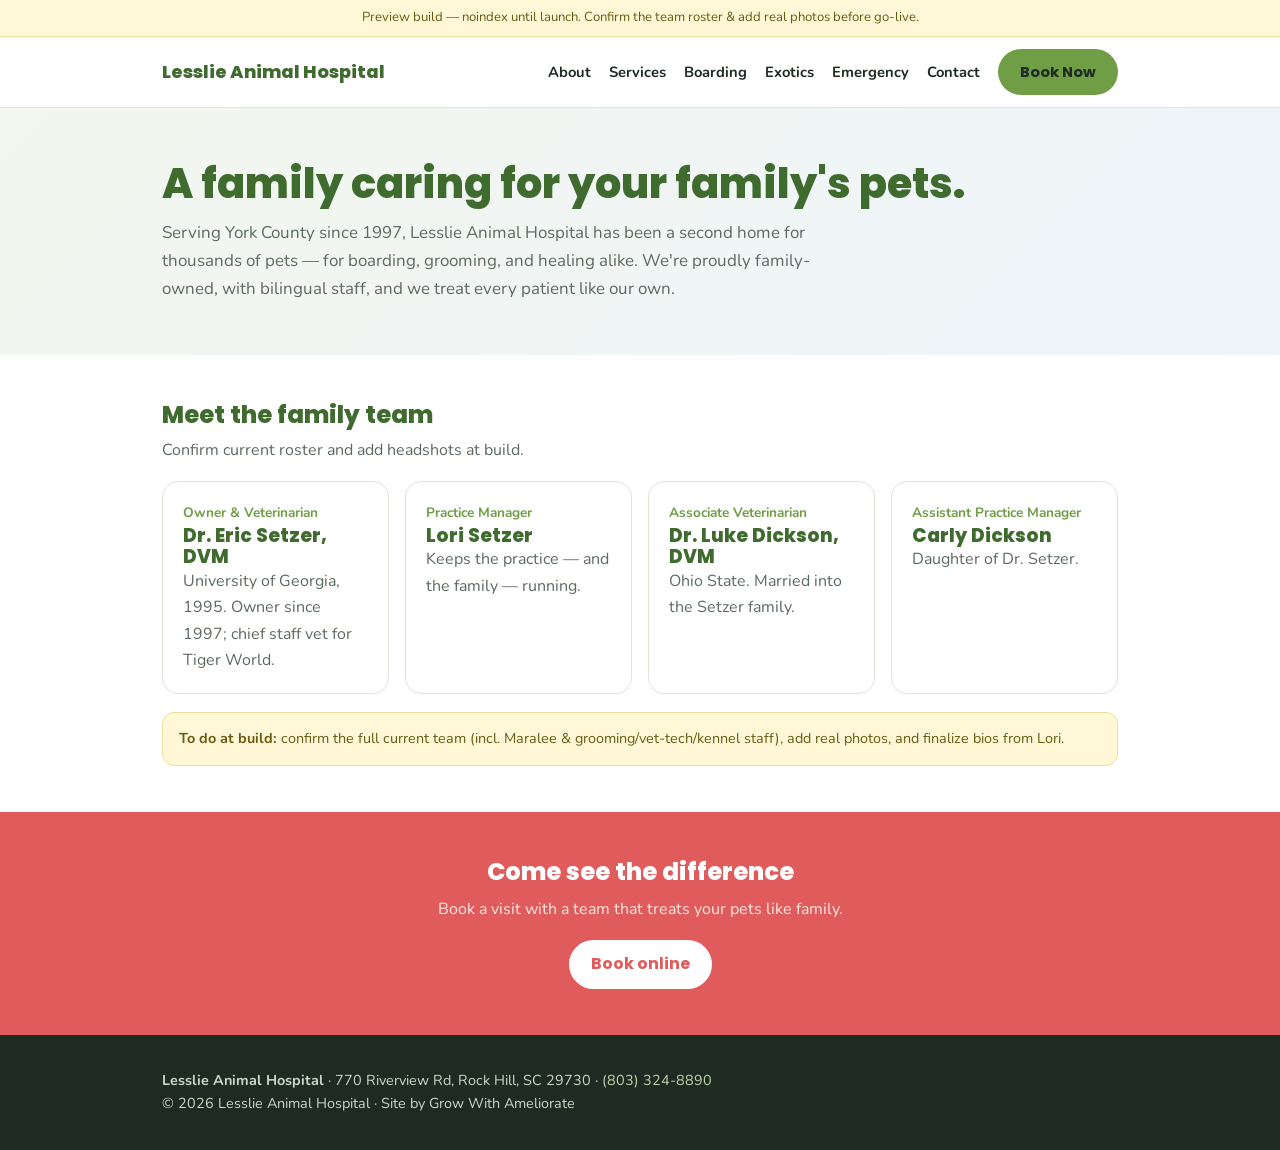
==== about-us/index.html @ 55a4b7be "Migrate all site pages (homepage, 7 sections, mockup) into dedicated repo" ====
<!DOCTYPE html>
<html lang="en">
<head>
<meta charset="UTF-8">
<meta name="viewport" content="width=device-width, initial-scale=1.0">
<meta name="robots" content="noindex, nofollow">
<title>About Us — Lesslie Animal Hospital</title>
<link href="https://fonts.googleapis.com/css2?family=Poppins:wght@600;700;800&family=Nunito:wght@400;600;700&display=swap" rel="stylesheet">
<style>
  :root{--g:#6f9e46;--gd:#3f6b2f;--coral:#e05c5c;--cream:#faf8f4;--ink:#1e2a22;--muted:#5c6b60;--line:#e6e2da}
  *{margin:0;padding:0;box-sizing:border-box}
  body{font-family:'Nunito',system-ui,sans-serif;color:var(--ink);line-height:1.65}
  .wrap{max-width:1000px;margin:0 auto;padding:0 22px}
  a{color:var(--gd)}
  h1,h2,h3{font-family:'Poppins',sans-serif;font-weight:800;color:var(--gd);line-height:1.15}
  header.nav{position:sticky;top:0;background:#fff;border-bottom:1px solid var(--line);z-index:20}
  .nav .wrap{display:flex;align-items:center;justify-content:space-between;min-height:70px;gap:14px;flex-wrap:wrap}
  .brand{font-family:'Poppins';font-weight:800;color:var(--gd);font-size:1.12rem;text-decoration:none}
  nav.links{display:flex;gap:18px;align-items:center;flex-wrap:wrap}
  nav.links a{color:var(--ink);text-decoration:none;font-weight:700;font-size:.92rem}
  .btn{background:var(--g);color:#fff;font-family:'Poppins';font-weight:700;padding:11px 22px;border-radius:999px;text-decoration:none;display:inline-block}
  .btn.coral{background:var(--coral)}
  .phero{background:linear-gradient(135deg,#f3f7ee,#eef4fb);padding:52px 0}
  .phero h1{font-size:clamp(1.8rem,4vw,2.6rem)} .phero p{color:var(--muted);font-size:1.06rem;margin-top:12px;max-width:700px}
  section{padding:46px 0}
  .grid{display:grid;grid-template-columns:repeat(auto-fit,minmax(220px,1fr));gap:16px;margin-top:18px}
  .card{border:1px solid var(--line);border-radius:16px;padding:20px;background:#fff}
  .card .role{color:var(--g);font-weight:700;font-size:.85rem}
  .muted{color:var(--muted)}
  .note{background:#fff7d6;border:1px solid #ecdf9e;color:#6b5a12;border-radius:12px;padding:14px 16px;font-size:.9rem;margin-top:18px}
  .cta-band{background:var(--coral);color:#fff;text-align:center}.cta-band h2{color:#fff}.cta-band p{margin:10px 0 18px;color:#ffe7e3}
  footer{background:var(--ink);color:#cdd8c9} footer .wrap{padding:34px 22px;font-size:.9rem} footer a{color:#bcd6a8;text-decoration:none}
  .devnote{background:#fff7d6;border-bottom:1px solid #ecdf9e;color:#6b5a12;font-size:.82rem;text-align:center;padding:7px 12px}
</style>
</head>
<body>
<div class="devnote">Preview build — noindex until launch. Confirm the team roster &amp; add real photos before go-live.</div>
<header class="nav"><div class="wrap">
  <a class="brand" href="/">Lesslie Animal Hospital</a>
  <nav class="links"><a href="/about-us/">About</a><a href="/services/">Services</a><a href="/boarding/">Boarding</a><a href="/exotics/">Exotics</a><a href="/emergency/">Emergency</a><a href="/contact/">Contact</a><a class="btn" href="/book/">Book Now</a></nav>
</div></header>

<section class="phero"><div class="wrap">
  <h1>A family caring for your family's pets.</h1>
  <p>Serving York County since 1997, Lesslie Animal Hospital has been a second home for thousands of pets — for boarding, grooming, and healing alike. We're proudly family-owned, with bilingual staff, and we treat every patient like our own.</p>
</div></section>

<section><div class="wrap">
  <h2>Meet the family team</h2>
  <p class="muted" style="margin-top:8px">Confirm current roster and add headshots at build.</p>
  <div class="grid">
    <div class="card"><div class="role">Owner &amp; Veterinarian</div><h3>Dr. Eric Setzer, DVM</h3><p class="muted">University of Georgia, 1995. Owner since 1997; chief staff vet for Tiger World.</p></div>
    <div class="card"><div class="role">Practice Manager</div><h3>Lori Setzer</h3><p class="muted">Keeps the practice — and the family — running.</p></div>
    <div class="card"><div class="role">Associate Veterinarian</div><h3>Dr. Luke Dickson, DVM</h3><p class="muted">Ohio State. Married into the Setzer family.</p></div>
    <div class="card"><div class="role">Assistant Practice Manager</div><h3>Carly Dickson</h3><p class="muted">Daughter of Dr. Setzer.</p></div>
  </div>
  <div class="note"><b>To do at build:</b> confirm the full current team (incl. Maralee &amp; grooming/vet-tech/kennel staff), add real photos, and finalize bios from Lori.</div>
</div></section>

<section class="cta-band"><div class="wrap"><h2>Come see the difference</h2><p>Book a visit with a team that treats your pets like family.</p><a class="btn" href="/book/" style="background:#fff;color:var(--coral)">Book online</a></div></section>

<footer><div class="wrap"><b>Lesslie Animal Hospital</b> · 770 Riverview Rd, Rock Hill, SC 29730 · <a href="tel:18033248890">(803) 324-8890</a><br>© 2026 Lesslie Animal Hospital · Site by Grow With Ameliorate</div></footer>
</body>
</html>
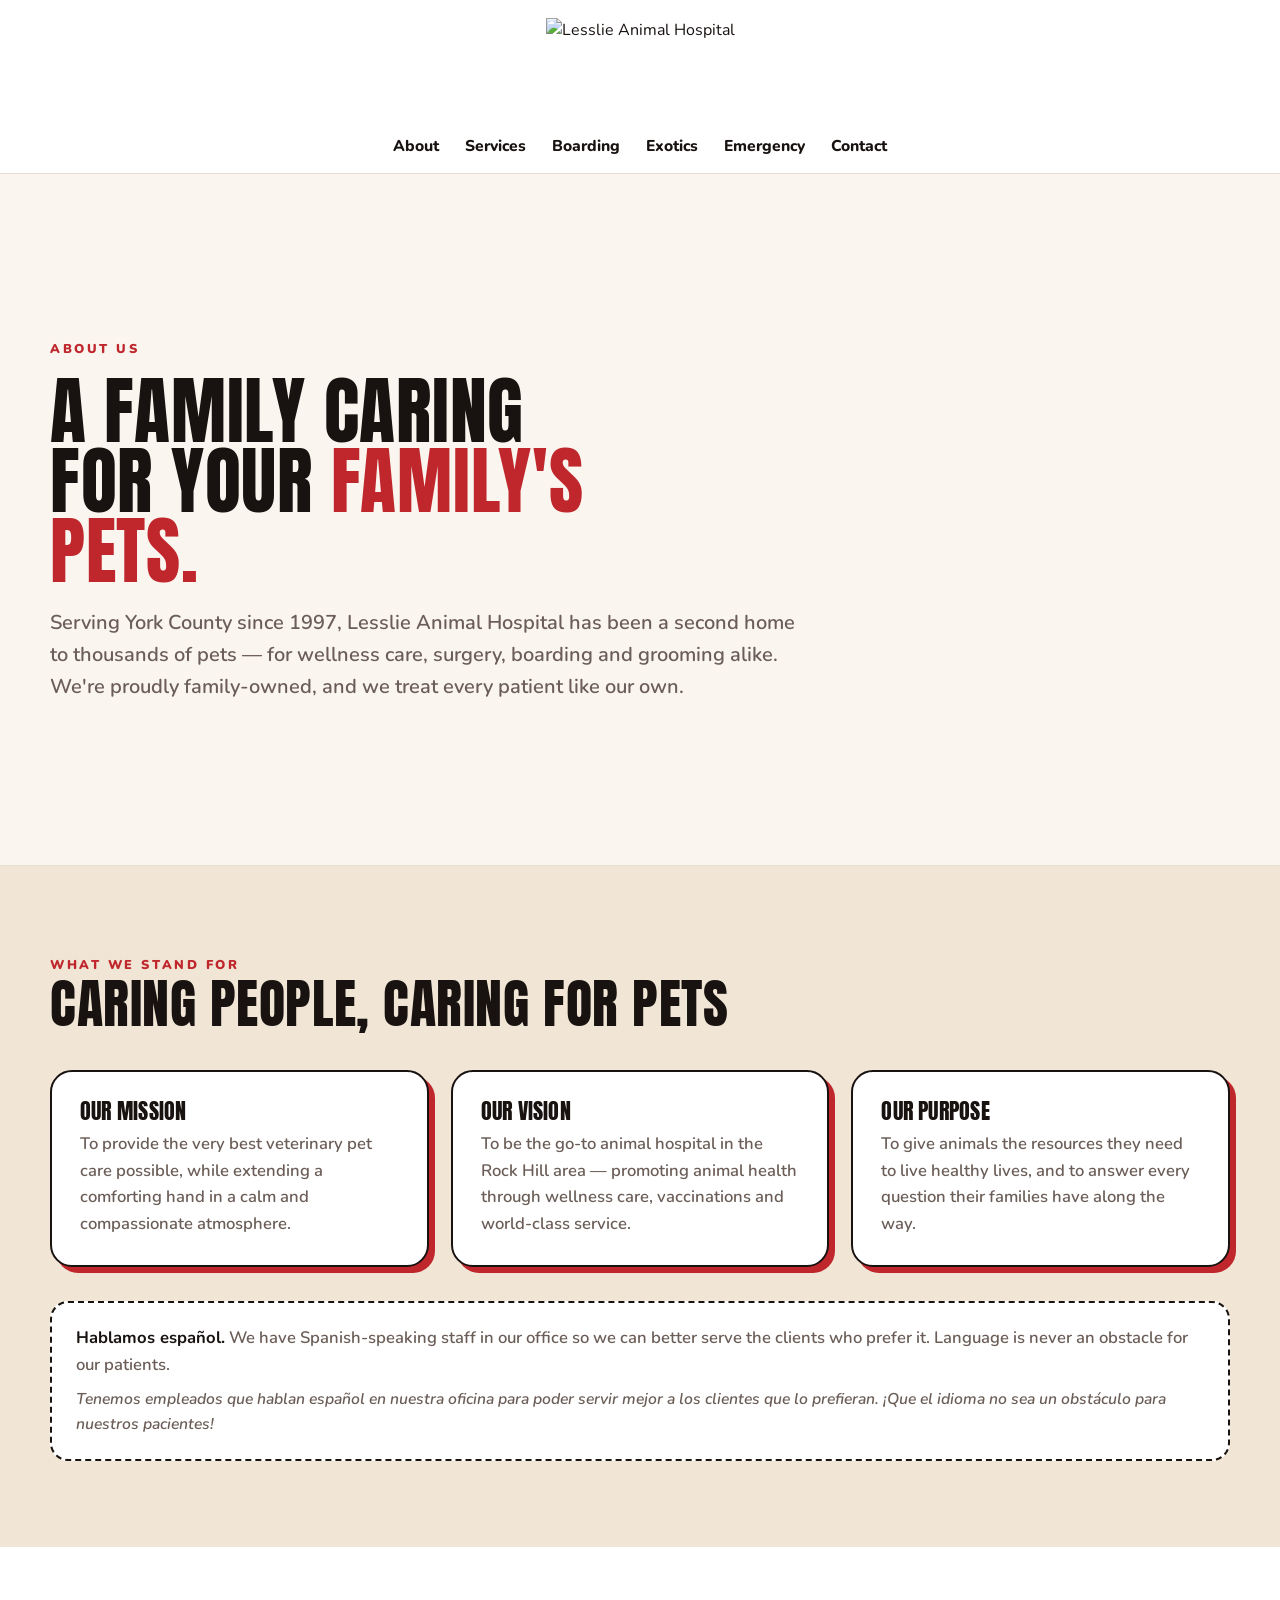
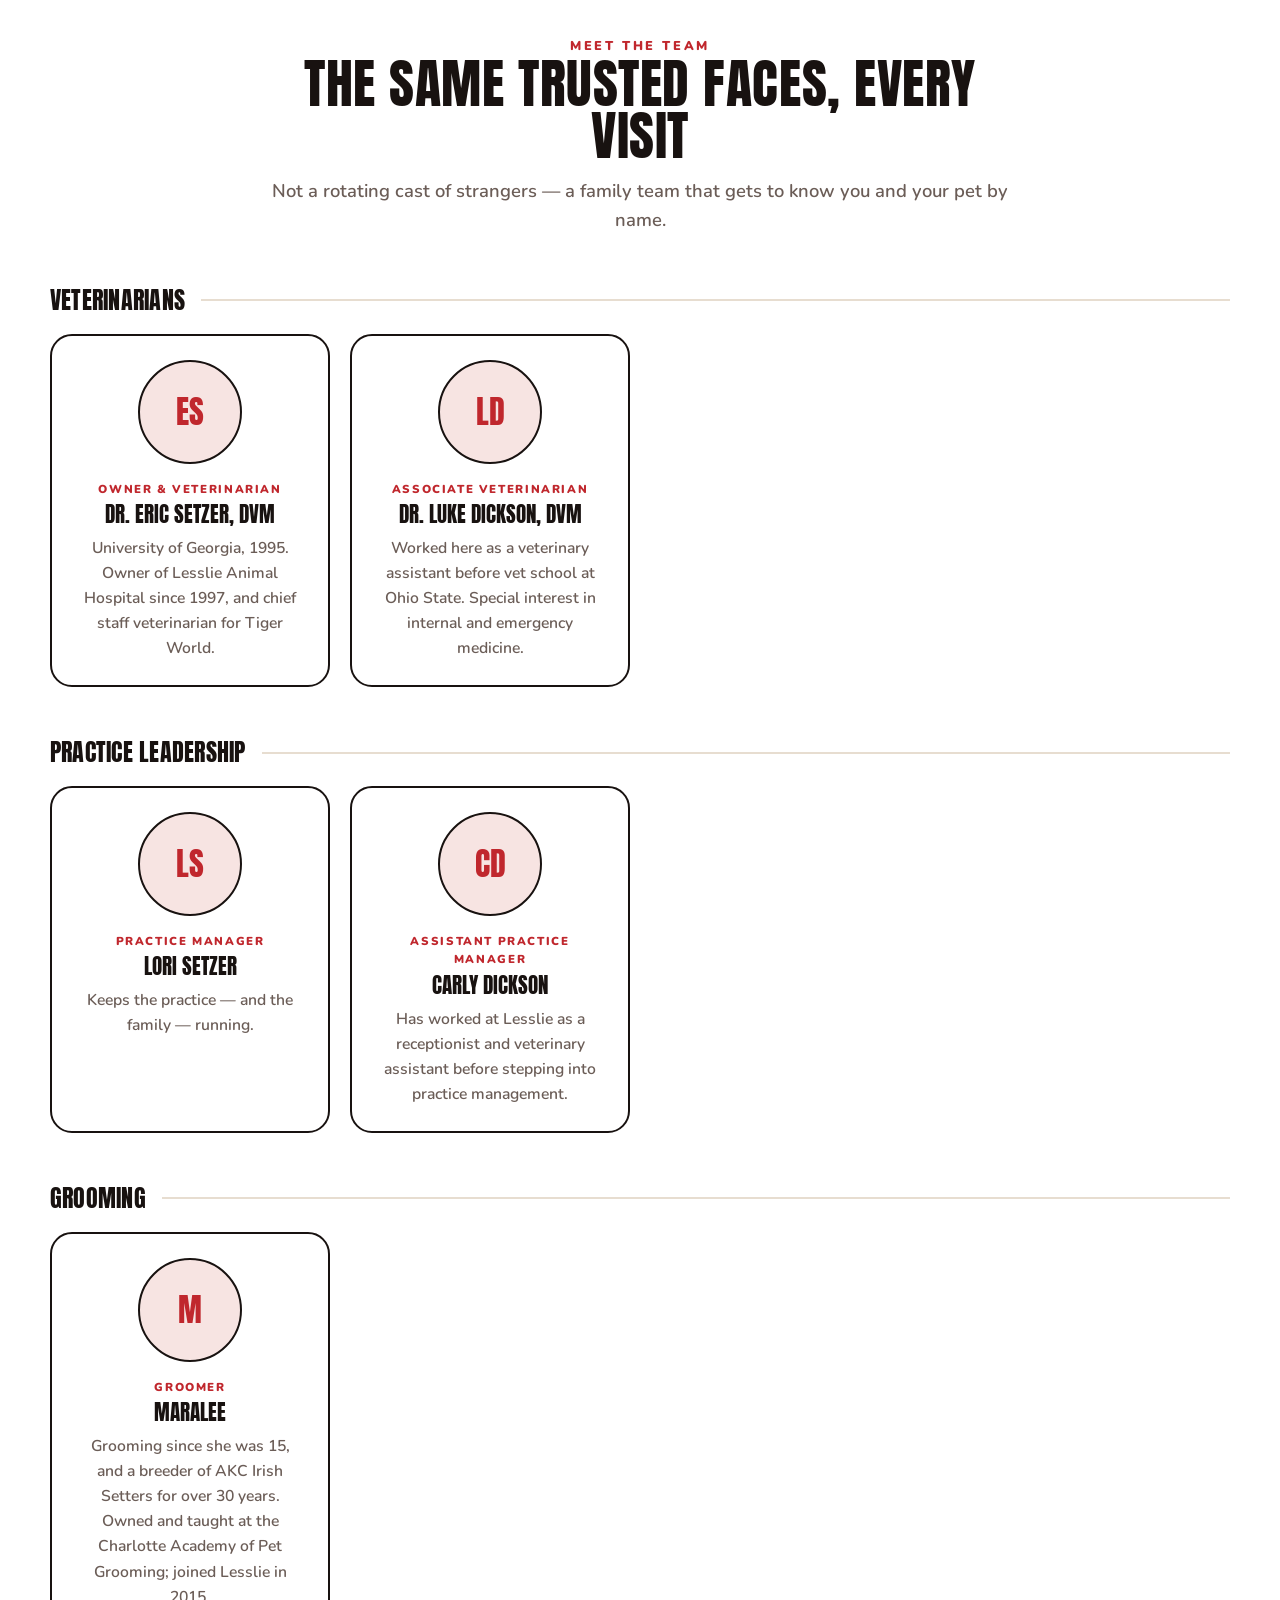
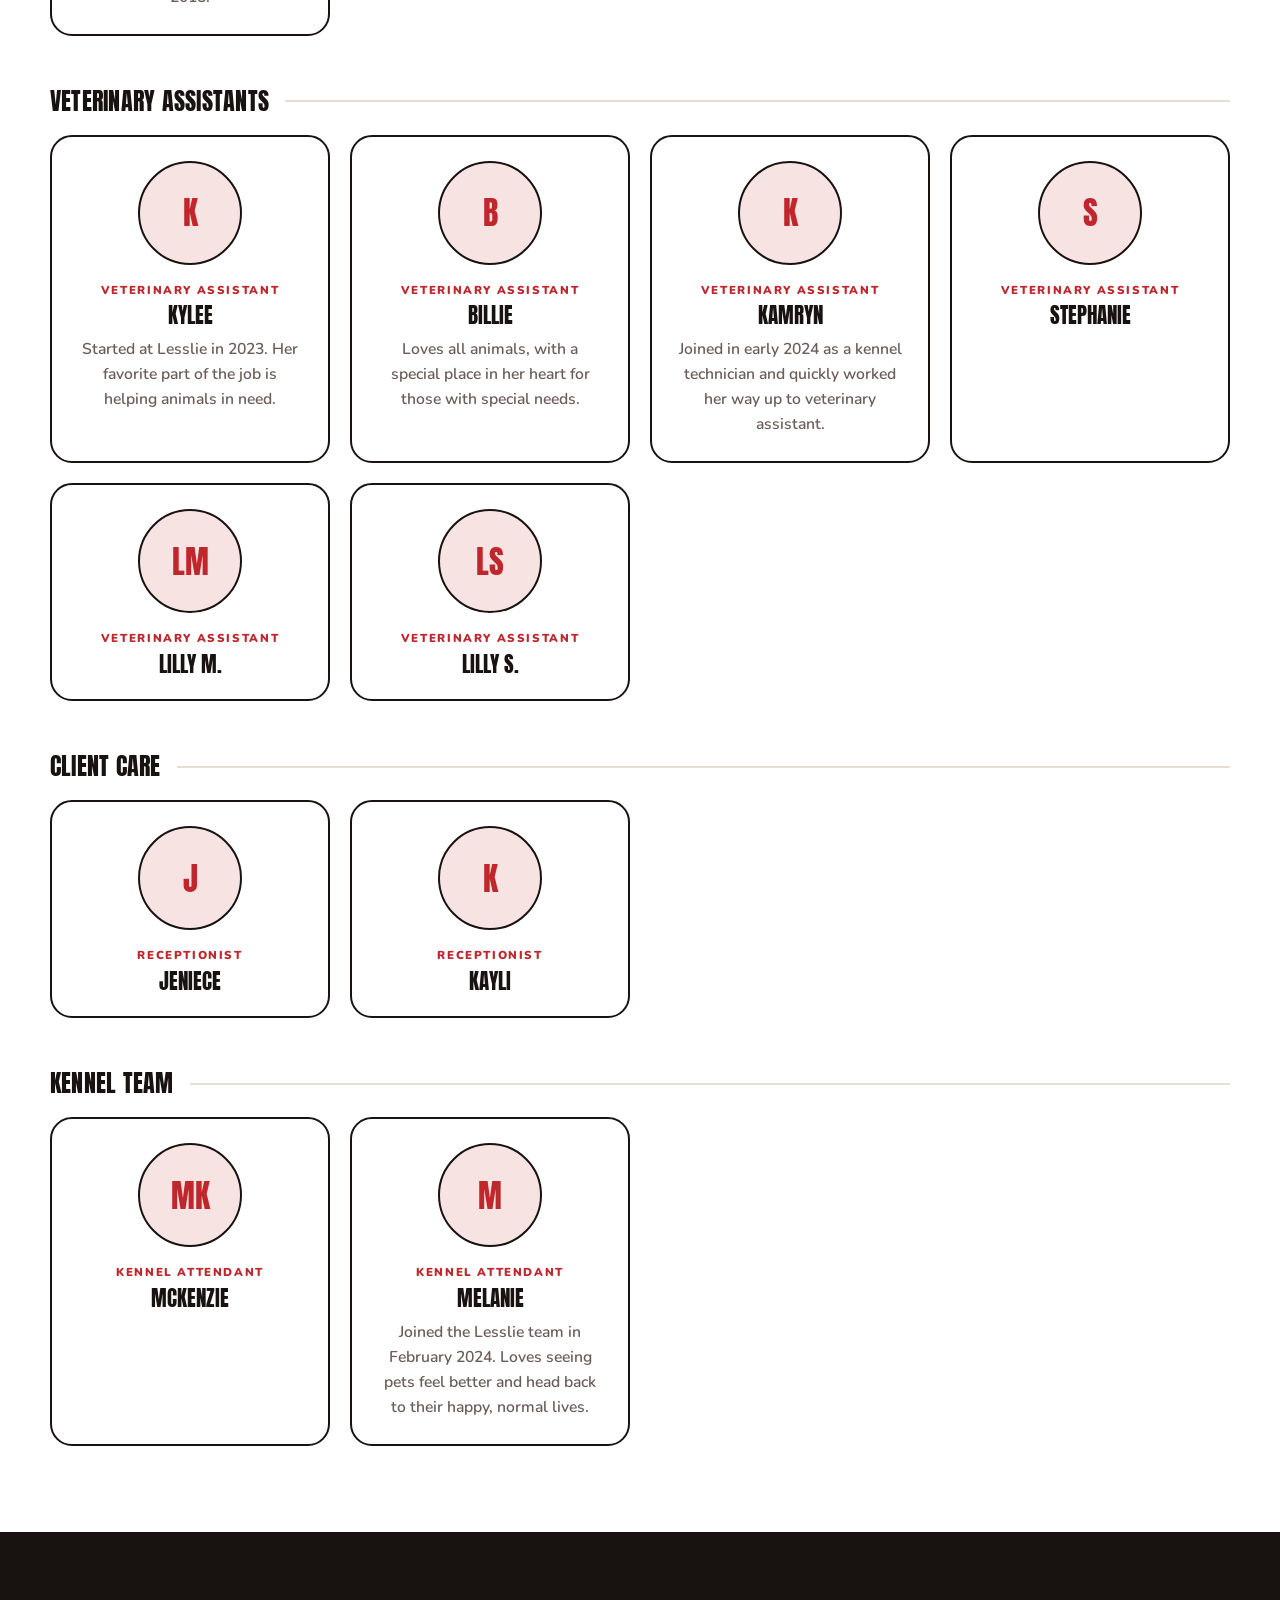
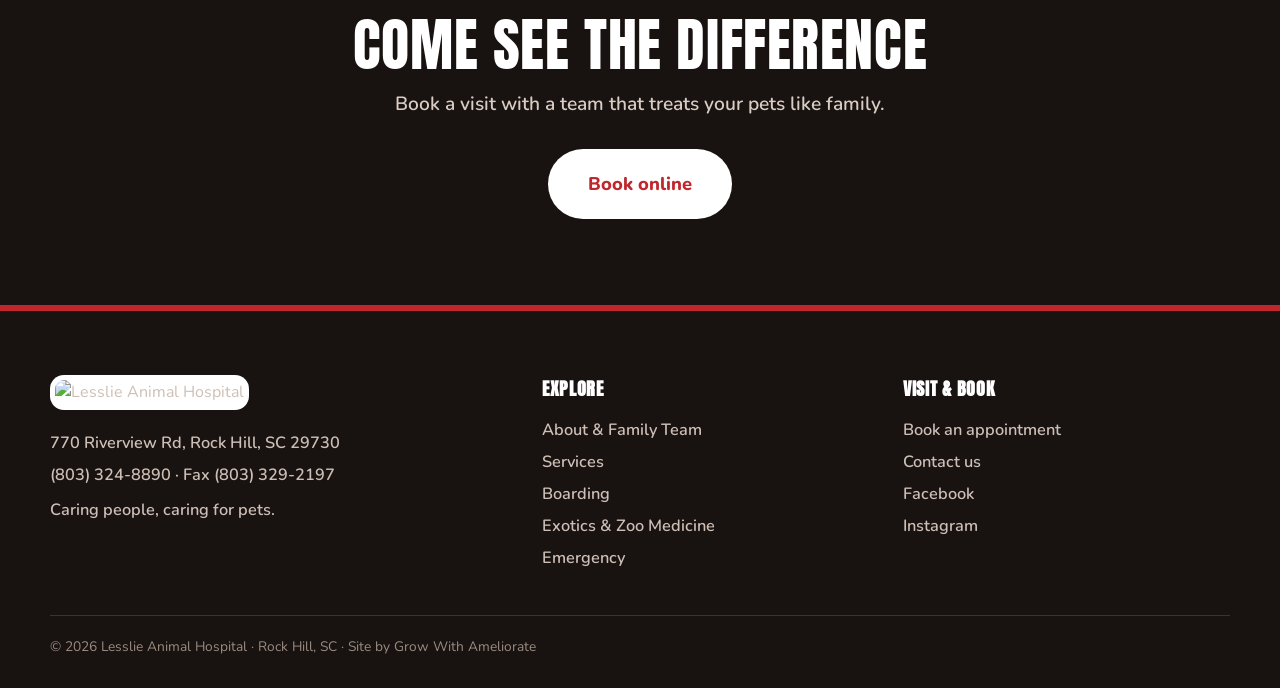
==== commit 710c05e8: "Rebuild About page on the v2 design with the full confirmed team - Brings /about-us/ onto the homepa" ====
--- a/about-us/index.html
+++ b/about-us/index.html
@@ -3,62 +3,316 @@
 <head>
 <meta charset="UTF-8">
 <meta name="viewport" content="width=device-width, initial-scale=1.0">
+<!-- REMOVE THIS noindex TAG AT GO-LIVE -->
 <meta name="robots" content="noindex, nofollow">
-<title>About Us — Lesslie Animal Hospital</title>
-<link href="https://fonts.googleapis.com/css2?family=Poppins:wght@600;700;800&family=Nunito:wght@400;600;700&display=swap" rel="stylesheet">
+<title>About Us — Lesslie Animal Hospital, Rock Hill SC</title>
+<meta name="description" content="Meet the family team at Lesslie Animal Hospital in Rock Hill, SC. Family-owned since 1997 by Dr. Eric Setzer, with bilingual staff and the same trusted faces every visit.">
+<link rel="canonical" href="https://lesslie-animal-hospital.netlify.app/about-us/">
+<link rel="preconnect" href="https://fonts.googleapis.com">
+<link rel="preconnect" href="https://fonts.gstatic.com" crossorigin>
+<link href="https://fonts.googleapis.com/css2?family=Anton&family=Nunito:wght@400;600;700;800;900&display=swap" rel="stylesheet">
 <style>
-  :root{--g:#6f9e46;--gd:#3f6b2f;--coral:#e05c5c;--cream:#faf8f4;--ink:#1e2a22;--muted:#5c6b60;--line:#e6e2da}
+  :root{
+    --red:#c0272d; --red-dk:#9e1f24; --ink:#181210; --muted:#6b5d57;
+    --cream:#faf5ee; --sand:#f1e6d6; --rose:#f7e4e2; --line:#e7ddd0; --white:#fff;
+  }
   *{margin:0;padding:0;box-sizing:border-box}
-  body{font-family:'Nunito',system-ui,sans-serif;color:var(--ink);line-height:1.65}
-  .wrap{max-width:1000px;margin:0 auto;padding:0 22px}
-  a{color:var(--gd)}
-  h1,h2,h3{font-family:'Poppins',sans-serif;font-weight:800;color:var(--gd);line-height:1.15}
-  header.nav{position:sticky;top:0;background:#fff;border-bottom:1px solid var(--line);z-index:20}
-  .nav .wrap{display:flex;align-items:center;justify-content:space-between;min-height:70px;gap:14px;flex-wrap:wrap}
-  .brand{font-family:'Poppins';font-weight:800;color:var(--gd);font-size:1.12rem;text-decoration:none}
-  nav.links{display:flex;gap:18px;align-items:center;flex-wrap:wrap}
-  nav.links a{color:var(--ink);text-decoration:none;font-weight:700;font-size:.92rem}
-  .btn{background:var(--g);color:#fff;font-family:'Poppins';font-weight:700;padding:11px 22px;border-radius:999px;text-decoration:none;display:inline-block}
-  .btn.coral{background:var(--coral)}
-  .phero{background:linear-gradient(135deg,#f3f7ee,#eef4fb);padding:52px 0}
-  .phero h1{font-size:clamp(1.8rem,4vw,2.6rem)} .phero p{color:var(--muted);font-size:1.06rem;margin-top:12px;max-width:700px}
-  section{padding:46px 0}
-  .grid{display:grid;grid-template-columns:repeat(auto-fit,minmax(220px,1fr));gap:16px;margin-top:18px}
-  .card{border:1px solid var(--line);border-radius:16px;padding:20px;background:#fff}
-  .card .role{color:var(--g);font-weight:700;font-size:.85rem}
-  .muted{color:var(--muted)}
-  .note{background:#fff7d6;border:1px solid #ecdf9e;color:#6b5a12;border-radius:12px;padding:14px 16px;font-size:.9rem;margin-top:18px}
-  .cta-band{background:var(--coral);color:#fff;text-align:center}.cta-band h2{color:#fff}.cta-band p{margin:10px 0 18px;color:#ffe7e3}
-  footer{background:var(--ink);color:#cdd8c9} footer .wrap{padding:34px 22px;font-size:.9rem} footer a{color:#bcd6a8;text-decoration:none}
-  .devnote{background:#fff7d6;border-bottom:1px solid #ecdf9e;color:#6b5a12;font-size:.82rem;text-align:center;padding:7px 12px}
+  body{font-family:'Nunito',system-ui,sans-serif;color:var(--ink);background:var(--white);line-height:1.6;-webkit-font-smoothing:antialiased}
+  a{color:inherit;text-decoration:none}
+  .wrap{max-width:1240px;margin:0 auto;padding:0 30px}
+  h1,h2,h3{font-family:'Anton',sans-serif;font-weight:400;letter-spacing:.01em;line-height:.95;text-transform:uppercase}
+  .eyebrow{font-family:'Nunito';font-weight:900;text-transform:uppercase;letter-spacing:.2em;font-size:.8rem;color:var(--red)}
+  .btn{display:inline-flex;align-items:center;gap:9px;font-family:'Nunito';font-weight:800;font-size:1.05rem;padding:16px 30px;border-radius:999px;border:2px solid transparent;transition:transform .12s, background .15s}
+  .btn:hover{transform:translateY(-2px)}
+  .btn.red{background:var(--red);color:#fff}.btn.red:hover{background:var(--red-dk)}
+  .btn.white{background:#fff;color:var(--red)}
+  .btn.lg{font-size:1.15rem;padding:18px 38px}
+
+  /* NAV */
+  header.nav{position:sticky;top:0;z-index:40;background:rgba(255,255,255,.94);backdrop-filter:blur(8px);border-bottom:1px solid var(--line)}
+  .nav .wrap{display:flex;flex-direction:column;align-items:center;justify-content:center;gap:12px;padding-top:18px;padding-bottom:14px}
+  .brand{display:flex;align-items:center;justify-content:center}
+  .brand img{height:104px;width:auto}
+  @media(max-width:600px){.brand img{height:78px}}
+  nav.links{display:flex;gap:26px;align-items:center;justify-content:center;flex-wrap:wrap}
+  nav.links a{font-weight:800;font-size:.98rem}
+  nav.links a:hover{color:var(--red)}
+  @media(max-width:980px){nav.links{display:none}}
+
+  /* PAGE HERO */
+  .phero{background:var(--cream);border-bottom:1px solid var(--line)}
+  .phero .wrap{padding:76px 30px}
+  .phero h1{font-size:clamp(2.6rem,6vw,4.6rem);margin-top:14px;max-width:16ch}
+  .phero h1 .rd{color:var(--red)}
+  .phero p{color:var(--muted);font-size:1.25rem;font-weight:600;margin-top:22px;max-width:760px}
+
+  section{padding:86px 0}
+  .sec-head{max-width:760px}
+  .sec-head h2{font-size:clamp(2.2rem,4.6vw,3.4rem)}
+  .sec-head p{color:var(--muted);margin-top:14px;font-size:1.15rem;font-weight:600}
+  .center{text-align:center;margin-left:auto;margin-right:auto}
+
+  /* VALUES */
+  .values{background:var(--sand)}
+  .vgrid{display:grid;grid-template-columns:repeat(3,1fr);gap:22px;margin-top:40px}
+  @media(max-width:860px){.vgrid{grid-template-columns:1fr}}
+  .vcard{background:#fff;border:2px solid var(--ink);border-radius:22px;padding:28px;box-shadow:6px 6px 0 var(--red)}
+  .vcard h3{font-size:1.4rem;margin-bottom:10px}
+  .vcard p{color:var(--muted);font-weight:600;font-size:1.04rem}
+  .bilingual{margin-top:34px;background:#fff;border:2px dashed var(--ink);border-radius:18px;padding:22px 24px;font-weight:600;color:var(--muted);font-size:1.04rem}
+  .bilingual b{color:var(--ink)}
+  .bilingual .es{display:block;margin-top:8px;font-style:italic;font-size:.98rem}
+
+  /* TEAM */
+  .tgroup{margin-top:54px}
+  .tgroup > .ghead{display:flex;align-items:center;gap:16px;margin-bottom:22px}
+  .tgroup > .ghead h3{font-size:1.5rem;white-space:nowrap}
+  .tgroup > .ghead .rule{flex:1;height:2px;background:var(--line)}
+  .tgrid{display:grid;grid-template-columns:repeat(4,1fr);gap:20px}
+  @media(max-width:1000px){.tgrid{grid-template-columns:repeat(2,1fr)}}
+  @media(max-width:560px){.tgrid{grid-template-columns:1fr}}
+  .person{border:2px solid var(--ink);border-radius:22px;background:#fff;padding:24px;display:flex;flex-direction:column;align-items:center;text-align:center;transition:transform .12s, box-shadow .12s}
+  .person:hover{transform:translateY(-4px);box-shadow:8px 10px 0 var(--ink)}
+  .avatar{width:104px;height:104px;border-radius:50%;border:2px solid var(--ink);background:var(--rose);display:flex;align-items:center;justify-content:center;font-family:'Anton';font-size:2rem;color:var(--red);overflow:hidden;flex:0 0 auto}
+  .avatar img{width:100%;height:100%;object-fit:cover}
+  .person .role{margin-top:16px;font-weight:900;font-size:.72rem;letter-spacing:.14em;text-transform:uppercase;color:var(--red)}
+  .person h4{font-family:'Anton';font-weight:400;text-transform:uppercase;font-size:1.3rem;margin-top:6px;line-height:1.05}
+  .person p{color:var(--muted);font-weight:600;font-size:.98rem;margin-top:10px}
+
+  /* CTA BAND */
+  .band{background:var(--ink);color:#fff;text-align:center}
+  .band h2{font-size:clamp(2.2rem,5vw,3.6rem);color:#fff}
+  .band p{color:#d9ccc2;margin:16px 0 30px;font-weight:600;font-size:1.2rem}
+
+  /* FOOTER */
+  footer{background:var(--ink);color:#cdbfb5;padding:64px 0 30px;border-top:6px solid var(--red)}
+  footer .cols{display:grid;grid-template-columns:1.4fr 1fr 1fr;gap:34px}
+  @media(max-width:720px){footer .cols{grid-template-columns:1fr}}
+  footer img{height:72px;margin-bottom:14px;background:#fff;border-radius:14px;padding:5px}
+  footer h4{font-family:'Anton';color:#fff;font-size:1.1rem;text-transform:uppercase;letter-spacing:.04em;margin-bottom:14px}
+  footer a:hover{color:#fff}
+  footer .frow{margin:6px 0;font-weight:600;font-size:1.02rem}
+  .foot-bottom{border-top:1px solid rgba(255,255,255,.14);margin-top:38px;padding-top:20px;font-size:.86rem;color:#9a8b81}
 </style>
 </head>
 <body>
-<div class="devnote">Preview build — noindex until launch. Confirm the team roster &amp; add real photos before go-live.</div>
-<header class="nav"><div class="wrap">
-  <a class="brand" href="/">Lesslie Animal Hospital</a>
-  <nav class="links"><a href="/about-us/">About</a><a href="/services/">Services</a><a href="/boarding/">Boarding</a><a href="/exotics/">Exotics</a><a href="/emergency/">Emergency</a><a href="/contact/">Contact</a><a class="btn" href="/book/">Book Now</a></nav>
-</div></header>
-
-<section class="phero"><div class="wrap">
-  <h1>A family caring for your family's pets.</h1>
-  <p>Serving York County since 1997, Lesslie Animal Hospital has been a second home for thousands of pets — for boarding, grooming, and healing alike. We're proudly family-owned, with bilingual staff, and we treat every patient like our own.</p>
-</div></section>
-
-<section><div class="wrap">
-  <h2>Meet the family team</h2>
-  <p class="muted" style="margin-top:8px">Confirm current roster and add headshots at build.</p>
-  <div class="grid">
-    <div class="card"><div class="role">Owner &amp; Veterinarian</div><h3>Dr. Eric Setzer, DVM</h3><p class="muted">University of Georgia, 1995. Owner since 1997; chief staff vet for Tiger World.</p></div>
-    <div class="card"><div class="role">Practice Manager</div><h3>Lori Setzer</h3><p class="muted">Keeps the practice — and the family — running.</p></div>
-    <div class="card"><div class="role">Associate Veterinarian</div><h3>Dr. Luke Dickson, DVM</h3><p class="muted">Ohio State. Married into the Setzer family.</p></div>
-    <div class="card"><div class="role">Assistant Practice Manager</div><h3>Carly Dickson</h3><p class="muted">Daughter of Dr. Setzer.</p></div>
-  </div>
-  <div class="note"><b>To do at build:</b> confirm the full current team (incl. Maralee &amp; grooming/vet-tech/kennel staff), add real photos, and finalize bios from Lori.</div>
-</div></section>
-
-<section class="cta-band"><div class="wrap"><h2>Come see the difference</h2><p>Book a visit with a team that treats your pets like family.</p><a class="btn" href="/book/" style="background:#fff;color:var(--coral)">Book online</a></div></section>
-
-<footer><div class="wrap"><b>Lesslie Animal Hospital</b> · 770 Riverview Rd, Rock Hill, SC 29730 · <a href="tel:18033248890">(803) 324-8890</a><br>© 2026 Lesslie Animal Hospital · Site by Grow With Ameliorate</div></footer>
+
+<!-- NAV -->
+<header class="nav">
+  <div class="wrap">
+    <a class="brand" href="/"><img src="https://storage.googleapis.com/lesslie-animal-hospital/Lesslie_Animal_Hospital.png" alt="Lesslie Animal Hospital"></a>
+    <nav class="links">
+      <a href="/about-us/">About</a><a href="/services/">Services</a><a href="/boarding/">Boarding</a><a href="/exotics/">Exotics</a><a href="/emergency/">Emergency</a><a href="/contact/">Contact</a>
+    </nav>
+  </div>
+</header>
+
+<!-- PAGE HERO -->
+<section class="phero">
+  <div class="wrap">
+    <span class="eyebrow">About us</span>
+    <h1>A family caring for your <span class="rd">family's pets.</span></h1>
+    <p>Serving York County since 1997, Lesslie Animal Hospital has been a second home to thousands of pets — for wellness care, surgery, boarding and grooming alike. We're proudly family-owned, and we treat every patient like our own.</p>
+  </div>
+</section>
+
+<!-- VALUES -->
+<section class="values">
+  <div class="wrap">
+    <div class="sec-head">
+      <span class="eyebrow">What we stand for</span>
+      <h2>Caring people, caring for pets</h2>
+    </div>
+    <div class="vgrid">
+      <div class="vcard">
+        <h3>Our mission</h3>
+        <p>To provide the very best veterinary pet care possible, while extending a comforting hand in a calm and compassionate atmosphere.</p>
+      </div>
+      <div class="vcard">
+        <h3>Our vision</h3>
+        <p>To be the go-to animal hospital in the Rock Hill area — promoting animal health through wellness care, vaccinations and world-class service.</p>
+      </div>
+      <div class="vcard">
+        <h3>Our purpose</h3>
+        <p>To give animals the resources they need to live healthy lives, and to answer every question their families have along the way.</p>
+      </div>
+    </div>
+    <div class="bilingual">
+      <b>Hablamos español.</b> We have Spanish-speaking staff in our office so we can better serve the clients who prefer it. Language is never an obstacle for our patients.
+      <span class="es">Tenemos empleados que hablan español en nuestra oficina para poder servir mejor a los clientes que lo prefieran. ¡Que el idioma no sea un obstáculo para nuestros pacientes!</span>
+    </div>
+  </div>
+</section>
+
+<!-- TEAM -->
+<section>
+  <div class="wrap">
+    <div class="sec-head center">
+      <span class="eyebrow">Meet the team</span>
+      <h2>The same trusted faces, every visit</h2>
+      <p>Not a rotating cast of strangers — a family team that gets to know you and your pet by name.</p>
+    </div>
+
+    <div class="tgroup">
+      <div class="ghead"><h3>Veterinarians</h3><span class="rule"></span></div>
+      <div class="tgrid">
+        <div class="person">
+          <div class="avatar">ES</div>
+          <div class="role">Owner &amp; Veterinarian</div>
+          <h4>Dr. Eric Setzer, DVM</h4>
+          <p>University of Georgia, 1995. Owner of Lesslie Animal Hospital since 1997, and chief staff veterinarian for Tiger World.</p>
+        </div>
+        <div class="person">
+          <div class="avatar">LD</div>
+          <div class="role">Associate Veterinarian</div>
+          <h4>Dr. Luke Dickson, DVM</h4>
+          <p>Worked here as a veterinary assistant before vet school at Ohio State. Special interest in internal and emergency medicine.</p>
+        </div>
+      </div>
+    </div>
+
+    <div class="tgroup">
+      <div class="ghead"><h3>Practice Leadership</h3><span class="rule"></span></div>
+      <div class="tgrid">
+        <div class="person">
+          <div class="avatar">LS</div>
+          <div class="role">Practice Manager</div>
+          <h4>Lori Setzer</h4>
+          <p>Keeps the practice — and the family — running.</p>
+        </div>
+        <div class="person">
+          <div class="avatar">CD</div>
+          <div class="role">Assistant Practice Manager</div>
+          <h4>Carly Dickson</h4>
+          <p>Has worked at Lesslie as a receptionist and veterinary assistant before stepping into practice management.</p>
+        </div>
+      </div>
+    </div>
+
+    <div class="tgroup">
+      <div class="ghead"><h3>Grooming</h3><span class="rule"></span></div>
+      <div class="tgrid">
+        <div class="person">
+          <div class="avatar">M</div>
+          <div class="role">Groomer</div>
+          <h4>Maralee</h4>
+          <p>Grooming since she was 15, and a breeder of AKC Irish Setters for over 30 years. Owned and taught at the Charlotte Academy of Pet Grooming; joined Lesslie in 2015.</p>
+        </div>
+      </div>
+    </div>
+
+    <div class="tgroup">
+      <div class="ghead"><h3>Veterinary Assistants</h3><span class="rule"></span></div>
+      <div class="tgrid">
+        <div class="person">
+          <div class="avatar">K</div>
+          <div class="role">Veterinary Assistant</div>
+          <h4>Kylee</h4>
+          <p>Started at Lesslie in 2023. Her favorite part of the job is helping animals in need.</p>
+        </div>
+        <div class="person">
+          <div class="avatar">B</div>
+          <div class="role">Veterinary Assistant</div>
+          <h4>Billie</h4>
+          <p>Loves all animals, with a special place in her heart for those with special needs.</p>
+        </div>
+        <div class="person">
+          <div class="avatar">K</div>
+          <div class="role">Veterinary Assistant</div>
+          <h4>Kamryn</h4>
+          <p>Joined in early 2024 as a kennel technician and quickly worked her way up to veterinary assistant.</p>
+        </div>
+        <div class="person">
+          <div class="avatar">S</div>
+          <div class="role">Veterinary Assistant</div>
+          <h4>Stephanie</h4>
+        </div>
+        <div class="person">
+          <div class="avatar">LM</div>
+          <div class="role">Veterinary Assistant</div>
+          <h4>Lilly M.</h4>
+        </div>
+        <div class="person">
+          <div class="avatar">LS</div>
+          <div class="role">Veterinary Assistant</div>
+          <h4>Lilly S.</h4>
+        </div>
+      </div>
+    </div>
+
+    <div class="tgroup">
+      <div class="ghead"><h3>Client Care</h3><span class="rule"></span></div>
+      <div class="tgrid">
+        <div class="person">
+          <div class="avatar">J</div>
+          <div class="role">Receptionist</div>
+          <h4>Jeniece</h4>
+        </div>
+        <div class="person">
+          <div class="avatar">K</div>
+          <div class="role">Receptionist</div>
+          <h4>Kayli</h4>
+        </div>
+      </div>
+    </div>
+
+    <div class="tgroup">
+      <div class="ghead"><h3>Kennel Team</h3><span class="rule"></span></div>
+      <div class="tgrid">
+        <div class="person">
+          <div class="avatar">MK</div>
+          <div class="role">Kennel Attendant</div>
+          <h4>McKenzie</h4>
+        </div>
+        <div class="person">
+          <div class="avatar">M</div>
+          <div class="role">Kennel Attendant</div>
+          <h4>Melanie</h4>
+          <p>Joined the Lesslie team in February 2024. Loves seeing pets feel better and head back to their happy, normal lives.</p>
+        </div>
+      </div>
+    </div>
+  </div>
+</section>
+
+<!-- CTA BAND -->
+<section class="band">
+  <div class="wrap">
+    <h2>Come see the difference</h2>
+    <p>Book a visit with a team that treats your pets like family.</p>
+    <a class="btn white lg" href="/book/">Book online</a>
+  </div>
+</section>
+
+<!-- FOOTER -->
+<footer>
+  <div class="wrap">
+    <div class="cols">
+      <div>
+        <img src="https://storage.googleapis.com/lesslie-animal-hospital/Lesslie_Animal_Hospital.png" alt="Lesslie Animal Hospital">
+        <div class="frow">770 Riverview Rd, Rock Hill, SC 29730</div>
+        <div class="frow"><a href="tel:18033248890">(803) 324-8890</a> · Fax (803) 329-2197</div>
+        <div class="frow" style="margin-top:8px">Caring people, caring for pets.</div>
+      </div>
+      <div>
+        <h4>Explore</h4>
+        <div class="frow"><a href="/about-us/">About &amp; Family Team</a></div>
+        <div class="frow"><a href="/services/">Services</a></div>
+        <div class="frow"><a href="/boarding/">Boarding</a></div>
+        <div class="frow"><a href="/exotics/">Exotics &amp; Zoo Medicine</a></div>
+        <div class="frow"><a href="/emergency/">Emergency</a></div>
+      </div>
+      <div>
+        <h4>Visit &amp; Book</h4>
+        <div class="frow"><a href="/book/">Book an appointment</a></div>
+        <div class="frow"><a href="/contact/">Contact us</a></div>
+        <div class="frow"><a href="https://www.facebook.com/lesslieanimal/">Facebook</a></div>
+        <div class="frow"><a href="https://www.instagram.com/lesslieanimalhospital/">Instagram</a></div>
+      </div>
+    </div>
+    <div class="foot-bottom">© 2026 Lesslie Animal Hospital · Rock Hill, SC · Site by <a href="https://growwithameliorate.com/" style="color:inherit">Grow With Ameliorate</a></div>
+  </div>
+</footer>
+
 </body>
 </html>
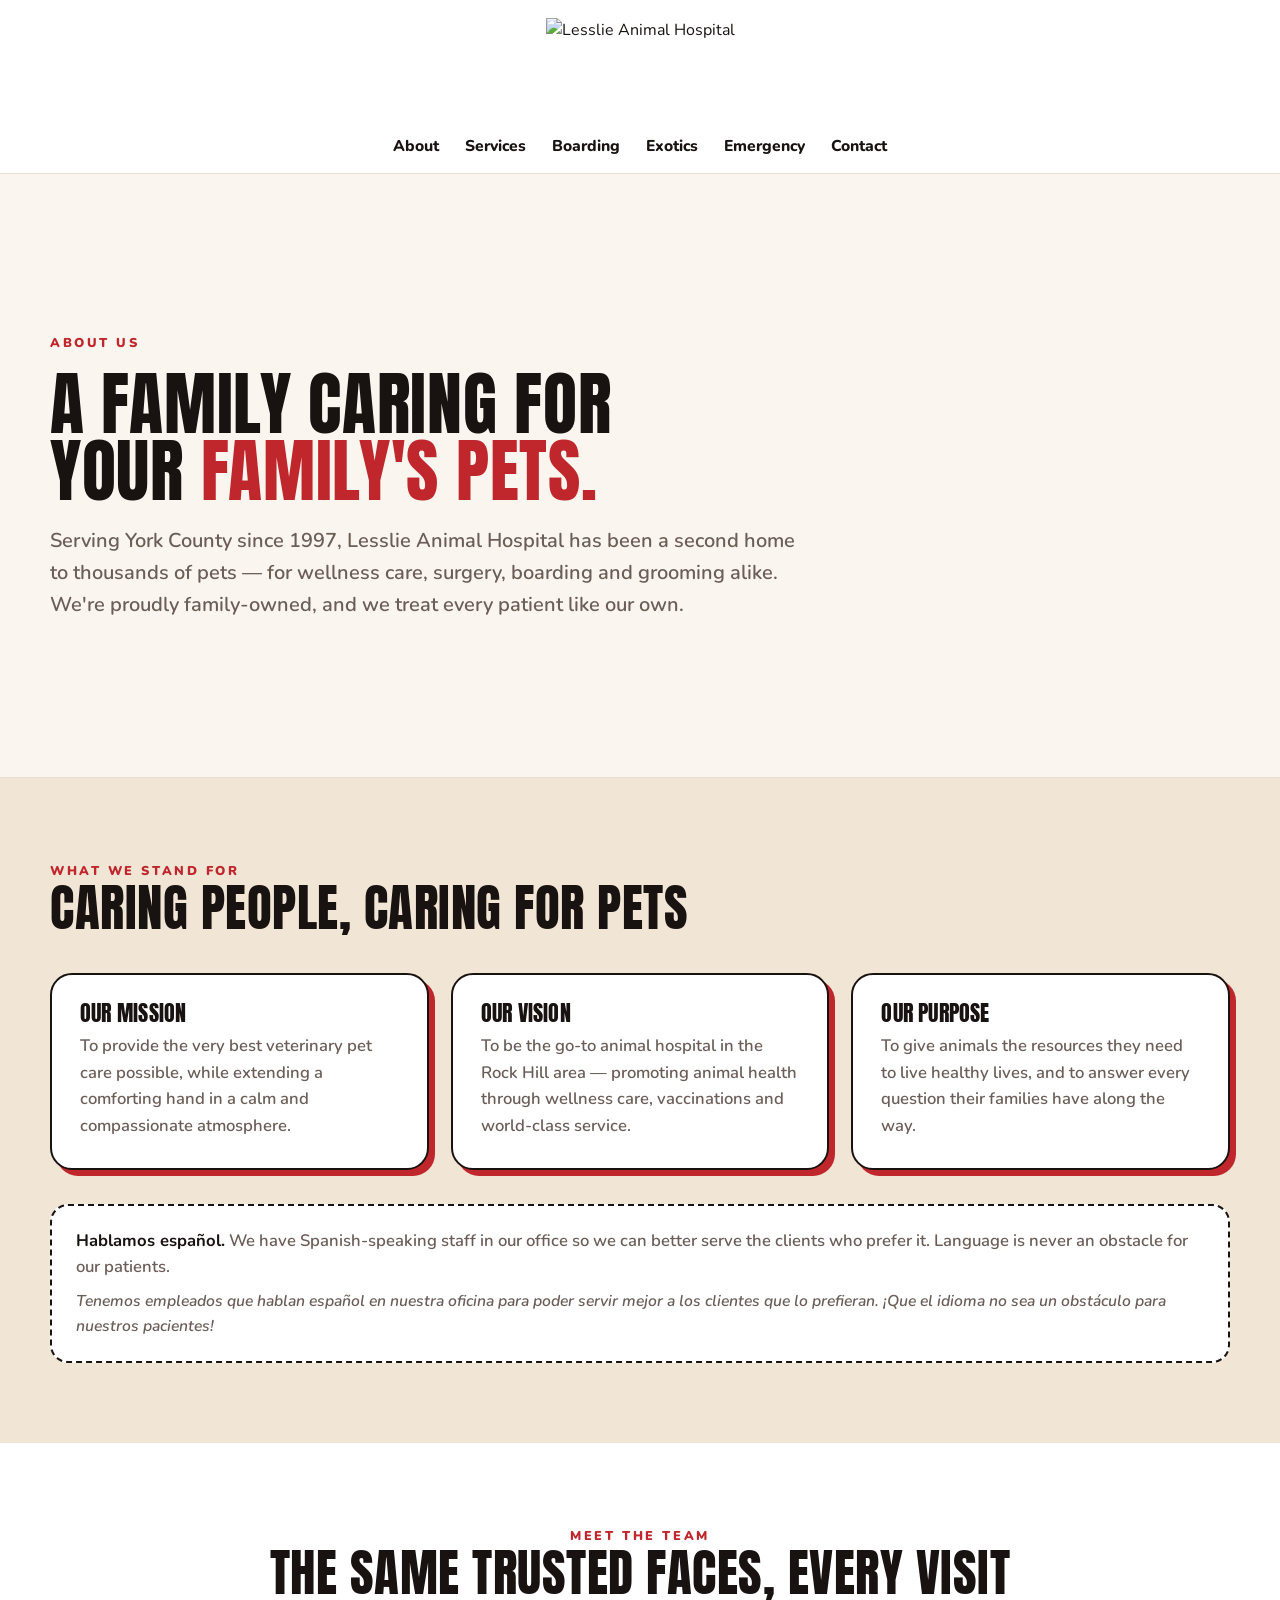
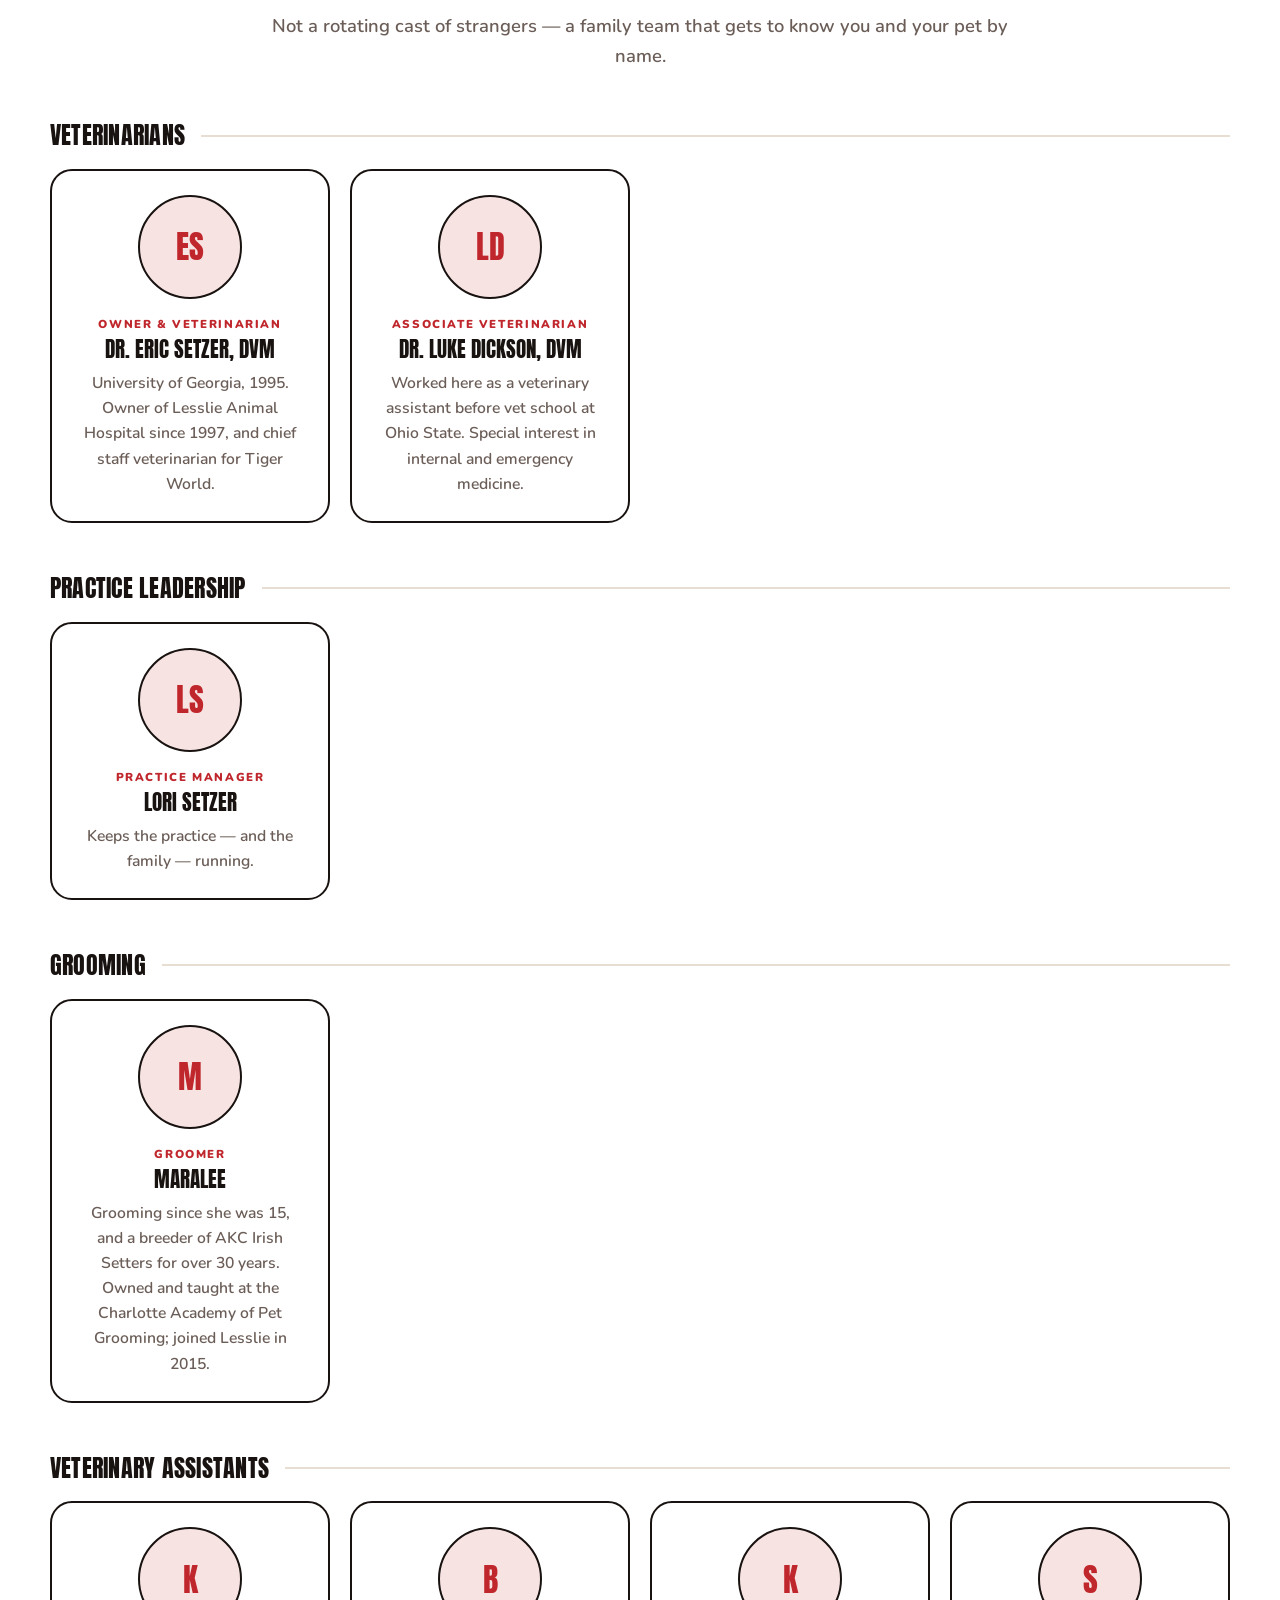
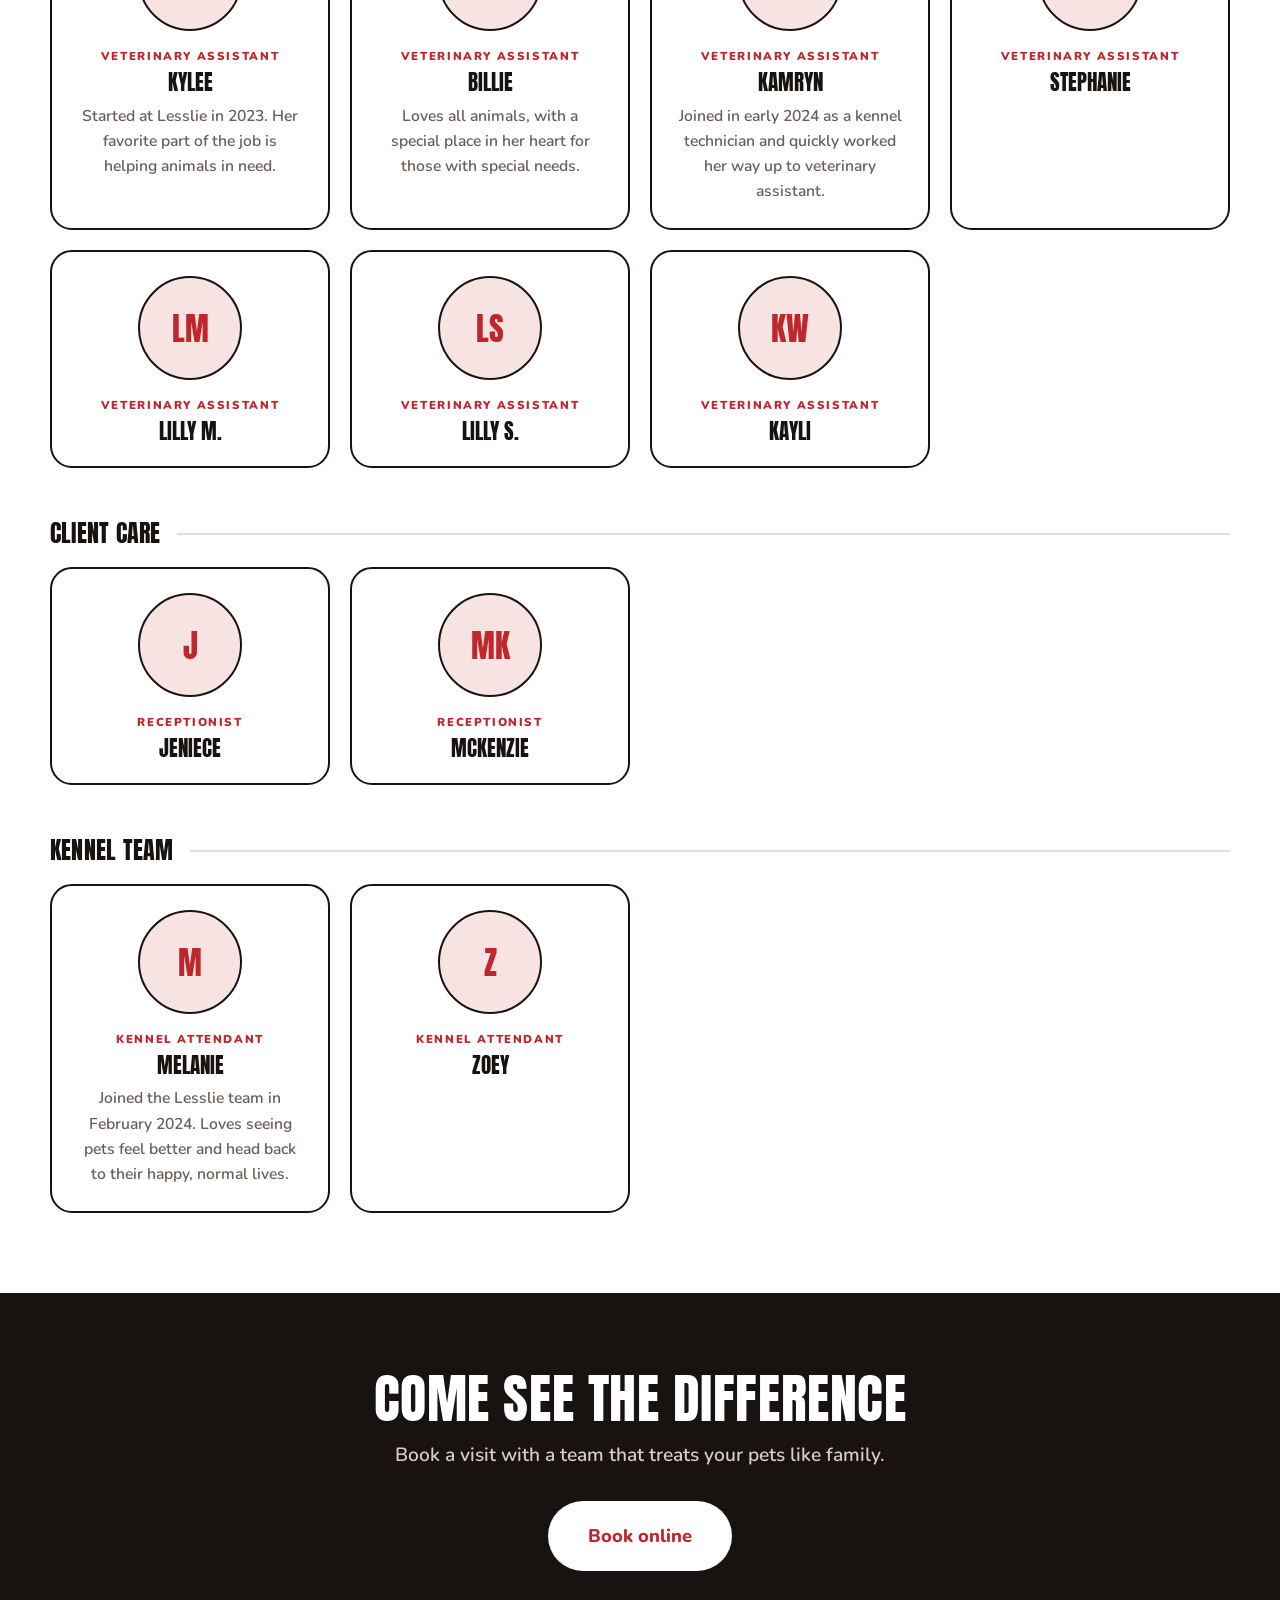
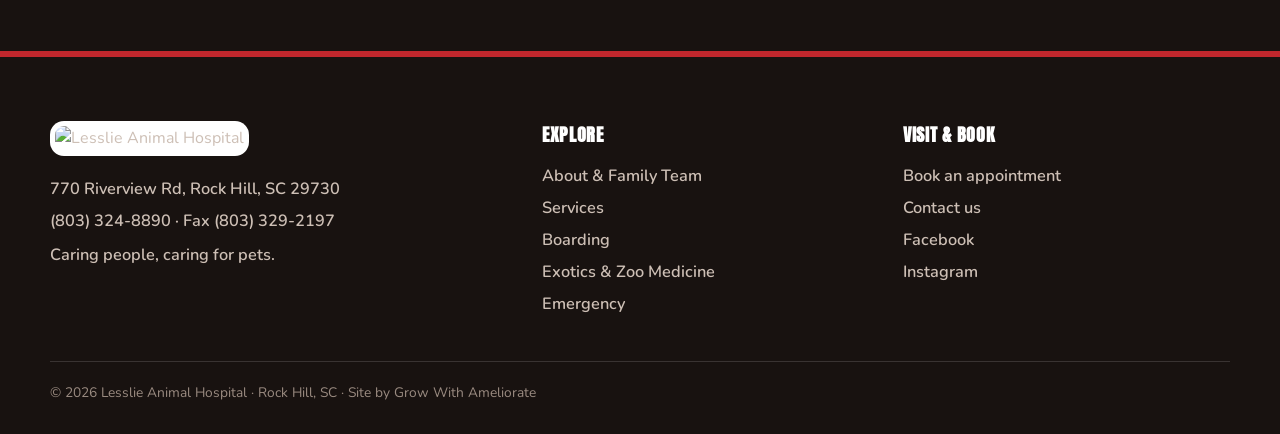
==== commit 5bfd1365: "Update team roster to Kayli's 11/5 list - Carly Dickson removed; she is no longer with the practice " ====
--- a/about-us/index.html
+++ b/about-us/index.html
@@ -11,59 +11,8 @@
 <link rel="preconnect" href="https://fonts.googleapis.com">
 <link rel="preconnect" href="https://fonts.gstatic.com" crossorigin>
 <link href="https://fonts.googleapis.com/css2?family=Anton&family=Nunito:wght@400;600;700;800;900&display=swap" rel="stylesheet">
+<link rel="stylesheet" href="/assets/site.css">
 <style>
-  :root{
-    --red:#c0272d; --red-dk:#9e1f24; --ink:#181210; --muted:#6b5d57;
-    --cream:#faf5ee; --sand:#f1e6d6; --rose:#f7e4e2; --line:#e7ddd0; --white:#fff;
-  }
-  *{margin:0;padding:0;box-sizing:border-box}
-  body{font-family:'Nunito',system-ui,sans-serif;color:var(--ink);background:var(--white);line-height:1.6;-webkit-font-smoothing:antialiased}
-  a{color:inherit;text-decoration:none}
-  .wrap{max-width:1240px;margin:0 auto;padding:0 30px}
-  h1,h2,h3{font-family:'Anton',sans-serif;font-weight:400;letter-spacing:.01em;line-height:.95;text-transform:uppercase}
-  .eyebrow{font-family:'Nunito';font-weight:900;text-transform:uppercase;letter-spacing:.2em;font-size:.8rem;color:var(--red)}
-  .btn{display:inline-flex;align-items:center;gap:9px;font-family:'Nunito';font-weight:800;font-size:1.05rem;padding:16px 30px;border-radius:999px;border:2px solid transparent;transition:transform .12s, background .15s}
-  .btn:hover{transform:translateY(-2px)}
-  .btn.red{background:var(--red);color:#fff}.btn.red:hover{background:var(--red-dk)}
-  .btn.white{background:#fff;color:var(--red)}
-  .btn.lg{font-size:1.15rem;padding:18px 38px}
-
-  /* NAV */
-  header.nav{position:sticky;top:0;z-index:40;background:rgba(255,255,255,.94);backdrop-filter:blur(8px);border-bottom:1px solid var(--line)}
-  .nav .wrap{display:flex;flex-direction:column;align-items:center;justify-content:center;gap:12px;padding-top:18px;padding-bottom:14px}
-  .brand{display:flex;align-items:center;justify-content:center}
-  .brand img{height:104px;width:auto}
-  @media(max-width:600px){.brand img{height:78px}}
-  nav.links{display:flex;gap:26px;align-items:center;justify-content:center;flex-wrap:wrap}
-  nav.links a{font-weight:800;font-size:.98rem}
-  nav.links a:hover{color:var(--red)}
-  @media(max-width:980px){nav.links{display:none}}
-
-  /* PAGE HERO */
-  .phero{background:var(--cream);border-bottom:1px solid var(--line)}
-  .phero .wrap{padding:76px 30px}
-  .phero h1{font-size:clamp(2.6rem,6vw,4.6rem);margin-top:14px;max-width:16ch}
-  .phero h1 .rd{color:var(--red)}
-  .phero p{color:var(--muted);font-size:1.25rem;font-weight:600;margin-top:22px;max-width:760px}
-
-  section{padding:86px 0}
-  .sec-head{max-width:760px}
-  .sec-head h2{font-size:clamp(2.2rem,4.6vw,3.4rem)}
-  .sec-head p{color:var(--muted);margin-top:14px;font-size:1.15rem;font-weight:600}
-  .center{text-align:center;margin-left:auto;margin-right:auto}
-
-  /* VALUES */
-  .values{background:var(--sand)}
-  .vgrid{display:grid;grid-template-columns:repeat(3,1fr);gap:22px;margin-top:40px}
-  @media(max-width:860px){.vgrid{grid-template-columns:1fr}}
-  .vcard{background:#fff;border:2px solid var(--ink);border-radius:22px;padding:28px;box-shadow:6px 6px 0 var(--red)}
-  .vcard h3{font-size:1.4rem;margin-bottom:10px}
-  .vcard p{color:var(--muted);font-weight:600;font-size:1.04rem}
-  .bilingual{margin-top:34px;background:#fff;border:2px dashed var(--ink);border-radius:18px;padding:22px 24px;font-weight:600;color:var(--muted);font-size:1.04rem}
-  .bilingual b{color:var(--ink)}
-  .bilingual .es{display:block;margin-top:8px;font-style:italic;font-size:.98rem}
-
-  /* TEAM */
   .tgroup{margin-top:54px}
   .tgroup > .ghead{display:flex;align-items:center;gap:16px;margin-bottom:22px}
   .tgroup > .ghead h3{font-size:1.5rem;white-space:nowrap}
@@ -78,26 +27,12 @@
   .person .role{margin-top:16px;font-weight:900;font-size:.72rem;letter-spacing:.14em;text-transform:uppercase;color:var(--red)}
   .person h4{font-family:'Anton';font-weight:400;text-transform:uppercase;font-size:1.3rem;margin-top:6px;line-height:1.05}
   .person p{color:var(--muted);font-weight:600;font-size:.98rem;margin-top:10px}
-
-  /* CTA BAND */
-  .band{background:var(--ink);color:#fff;text-align:center}
-  .band h2{font-size:clamp(2.2rem,5vw,3.6rem);color:#fff}
-  .band p{color:#d9ccc2;margin:16px 0 30px;font-weight:600;font-size:1.2rem}
-
-  /* FOOTER */
-  footer{background:var(--ink);color:#cdbfb5;padding:64px 0 30px;border-top:6px solid var(--red)}
-  footer .cols{display:grid;grid-template-columns:1.4fr 1fr 1fr;gap:34px}
-  @media(max-width:720px){footer .cols{grid-template-columns:1fr}}
-  footer img{height:72px;margin-bottom:14px;background:#fff;border-radius:14px;padding:5px}
-  footer h4{font-family:'Anton';color:#fff;font-size:1.1rem;text-transform:uppercase;letter-spacing:.04em;margin-bottom:14px}
-  footer a:hover{color:#fff}
-  footer .frow{margin:6px 0;font-weight:600;font-size:1.02rem}
-  .foot-bottom{border-top:1px solid rgba(255,255,255,.14);margin-top:38px;padding-top:20px;font-size:.86rem;color:#9a8b81}
+  .vgrid{display:grid;grid-template-columns:repeat(3,1fr);gap:22px;margin-top:40px}
+  @media(max-width:860px){.vgrid{grid-template-columns:1fr}}
 </style>
 </head>
 <body>
 
-<!-- NAV -->
 <header class="nav">
   <div class="wrap">
     <a class="brand" href="/"><img src="https://storage.googleapis.com/lesslie-animal-hospital/Lesslie_Animal_Hospital.png" alt="Lesslie Animal Hospital"></a>
@@ -107,7 +42,6 @@
   </div>
 </header>
 
-<!-- PAGE HERO -->
 <section class="phero">
   <div class="wrap">
     <span class="eyebrow">About us</span>
@@ -116,35 +50,33 @@
   </div>
 </section>
 
-<!-- VALUES -->
-<section class="values">
+<section class="alt">
   <div class="wrap">
     <div class="sec-head">
       <span class="eyebrow">What we stand for</span>
       <h2>Caring people, caring for pets</h2>
     </div>
     <div class="vgrid">
-      <div class="vcard">
+      <div class="card">
         <h3>Our mission</h3>
         <p>To provide the very best veterinary pet care possible, while extending a comforting hand in a calm and compassionate atmosphere.</p>
       </div>
-      <div class="vcard">
+      <div class="card">
         <h3>Our vision</h3>
         <p>To be the go-to animal hospital in the Rock Hill area — promoting animal health through wellness care, vaccinations and world-class service.</p>
       </div>
-      <div class="vcard">
+      <div class="card">
         <h3>Our purpose</h3>
         <p>To give animals the resources they need to live healthy lives, and to answer every question their families have along the way.</p>
       </div>
     </div>
-    <div class="bilingual">
+    <div class="callout">
       <b>Hablamos español.</b> We have Spanish-speaking staff in our office so we can better serve the clients who prefer it. Language is never an obstacle for our patients.
       <span class="es">Tenemos empleados que hablan español en nuestra oficina para poder servir mejor a los clientes que lo prefieran. ¡Que el idioma no sea un obstáculo para nuestros pacientes!</span>
     </div>
   </div>
 </section>
 
-<!-- TEAM -->
 <section>
   <div class="wrap">
     <div class="sec-head center">
@@ -180,12 +112,6 @@
           <h4>Lori Setzer</h4>
           <p>Keeps the practice — and the family — running.</p>
         </div>
-        <div class="person">
-          <div class="avatar">CD</div>
-          <div class="role">Assistant Practice Manager</div>
-          <h4>Carly Dickson</h4>
-          <p>Has worked at Lesslie as a receptionist and veterinary assistant before stepping into practice management.</p>
-        </div>
       </div>
     </div>
 
@@ -237,6 +163,11 @@
           <div class="role">Veterinary Assistant</div>
           <h4>Lilly S.</h4>
         </div>
+        <div class="person">
+          <div class="avatar">KW</div>
+          <div class="role">Veterinary Assistant</div>
+          <h4>Kayli</h4>
+        </div>
       </div>
     </div>
 
@@ -249,9 +180,9 @@
           <h4>Jeniece</h4>
         </div>
         <div class="person">
-          <div class="avatar">K</div>
+          <div class="avatar">MK</div>
           <div class="role">Receptionist</div>
-          <h4>Kayli</h4>
+          <h4>McKenzie</h4>
         </div>
       </div>
     </div>
@@ -259,23 +190,22 @@
     <div class="tgroup">
       <div class="ghead"><h3>Kennel Team</h3><span class="rule"></span></div>
       <div class="tgrid">
-        <div class="person">
-          <div class="avatar">MK</div>
-          <div class="role">Kennel Attendant</div>
-          <h4>McKenzie</h4>
-        </div>
         <div class="person">
           <div class="avatar">M</div>
           <div class="role">Kennel Attendant</div>
           <h4>Melanie</h4>
           <p>Joined the Lesslie team in February 2024. Loves seeing pets feel better and head back to their happy, normal lives.</p>
         </div>
-      </div>
-    </div>
-  </div>
-</section>
-
-<!-- CTA BAND -->
+        <div class="person">
+          <div class="avatar">Z</div>
+          <div class="role">Kennel Attendant</div>
+          <h4>Zoey</h4>
+        </div>
+      </div>
+    </div>
+  </div>
+</section>
+
 <section class="band">
   <div class="wrap">
     <h2>Come see the difference</h2>
@@ -284,7 +214,6 @@
   </div>
 </section>
 
-<!-- FOOTER -->
 <footer>
   <div class="wrap">
     <div class="cols">
--- a/assets/site.css
+++ b/assets/site.css
@@ -0,0 +1,113 @@
+/* Lesslie Animal Hospital — shared v2 design system (interior pages) */
+
+:root{
+  --red:#c0272d; --red-dk:#9e1f24; --ink:#181210; --muted:#6b5d57;
+  --cream:#faf5ee; --sand:#f1e6d6; --rose:#f7e4e2; --line:#e7ddd0; --white:#fff;
+}
+*{margin:0;padding:0;box-sizing:border-box}
+body{font-family:'Nunito',system-ui,sans-serif;color:var(--ink);background:var(--white);line-height:1.6;-webkit-font-smoothing:antialiased}
+a{color:inherit;text-decoration:none}
+.wrap{max-width:1240px;margin:0 auto;padding:0 30px}
+h1,h2,h3{font-family:'Anton',sans-serif;font-weight:400;letter-spacing:.01em;line-height:.95;text-transform:uppercase}
+.eyebrow{font-family:'Nunito';font-weight:900;text-transform:uppercase;letter-spacing:.2em;font-size:.8rem;color:var(--red)}
+
+.btn{display:inline-flex;align-items:center;gap:9px;font-family:'Nunito';font-weight:800;font-size:1.05rem;padding:16px 30px;border-radius:999px;border:2px solid transparent;transition:transform .12s, background .15s}
+.btn:hover{transform:translateY(-2px)}
+.btn.red{background:var(--red);color:#fff}.btn.red:hover{background:var(--red-dk)}
+.btn.ghost{background:transparent;border-color:var(--ink);color:var(--ink)}
+.btn.white{background:#fff;color:var(--red)}
+.btn.lg{font-size:1.15rem;padding:18px 38px}
+
+/* NAV */
+header.nav{position:sticky;top:0;z-index:40;background:rgba(255,255,255,.94);backdrop-filter:blur(8px);border-bottom:1px solid var(--line)}
+.nav .wrap{display:flex;flex-direction:column;align-items:center;justify-content:center;gap:12px;padding-top:18px;padding-bottom:14px}
+.brand{display:flex;align-items:center;justify-content:center}
+.brand img{height:104px;width:auto}
+@media(max-width:600px){.brand img{height:78px}}
+nav.links{display:flex;gap:26px;align-items:center;justify-content:center;flex-wrap:wrap}
+nav.links a{font-weight:800;font-size:.98rem}
+nav.links a:hover{color:var(--red)}
+@media(max-width:980px){nav.links{display:none}}
+
+/* PAGE HERO */
+.phero{background:var(--cream);border-bottom:1px solid var(--line)}
+.phero .wrap{padding:76px 30px}
+.phero h1{font-size:clamp(2.6rem,6vw,4.4rem);margin-top:14px;max-width:18ch}
+.phero h1 .rd{color:var(--red)}
+.phero p{color:var(--muted);font-size:1.25rem;font-weight:600;margin-top:22px;max-width:760px}
+.phero p a{color:var(--red);font-weight:900}
+
+section{padding:80px 0}
+section.tight{padding:56px 0}
+.sec-head{max-width:760px}
+.sec-head h2{font-size:clamp(2.1rem,4.4vw,3.2rem)}
+.sec-head p{color:var(--muted);margin-top:14px;font-size:1.15rem;font-weight:600}
+.center{text-align:center;margin-left:auto;margin-right:auto}
+.alt{background:var(--sand)}
+.soft{background:var(--cream)}
+
+/* CARD GRIDS */
+.grid{display:grid;grid-template-columns:repeat(auto-fit,minmax(260px,1fr));gap:22px;margin-top:40px}
+.grid.two{grid-template-columns:repeat(2,1fr)}
+@media(max-width:820px){.grid.two{grid-template-columns:1fr}}
+.card{background:#fff;border:2px solid var(--ink);border-radius:22px;padding:28px;box-shadow:6px 6px 0 var(--red)}
+.card h3{font-size:1.35rem;margin-bottom:10px}
+.card p{color:var(--muted);font-weight:600;font-size:1.04rem}
+.card p + p{margin-top:10px}
+.card a.more{display:inline-block;margin-top:14px;font-weight:900;color:var(--red)}
+.card.flat{box-shadow:none}
+
+/* LISTS */
+ul.ticks{list-style:none;margin-top:14px}
+ul.ticks li{padding:8px 0 8px 30px;position:relative;font-weight:600;color:var(--muted);font-size:1.03rem}
+ul.ticks li::before{content:"";position:absolute;left:0;top:17px;width:14px;height:14px;border-radius:50%;background:var(--red)}
+ul.ticks.dark li{color:#e5d6cc}
+
+/* PRICE / DATA TABLE */
+.tablewrap{overflow-x:auto;margin-top:36px;border:2px solid var(--ink);border-radius:22px;background:#fff}
+table{width:100%;border-collapse:collapse;min-width:420px}
+caption{font-family:'Anton';text-transform:uppercase;font-size:1.3rem;text-align:left;padding:22px 26px 0}
+th,td{text-align:left;padding:14px 26px;font-weight:700;border-top:1px solid var(--line)}
+thead th{font-family:'Nunito';font-weight:900;font-size:.76rem;letter-spacing:.14em;text-transform:uppercase;color:var(--red);border-top:none}
+td.price{text-align:right;font-weight:900;white-space:nowrap}
+th.price{text-align:right}
+tbody tr:hover{background:var(--cream)}
+
+/* KEY/VALUE ROWS */
+.rows{margin-top:6px}
+.rows .row{display:flex;justify-content:space-between;gap:18px;padding:12px 0;border-top:1px solid var(--line);font-weight:700}
+.rows .row:first-child{border-top:none}
+.rows .row span:first-child{color:var(--muted);font-weight:600}
+.rows .row a{color:var(--red);font-weight:900}
+
+/* CONTACT / EMERGENCY ITEM */
+.erlist{display:grid;grid-template-columns:repeat(2,1fr);gap:22px;margin-top:36px}
+@media(max-width:820px){.erlist{grid-template-columns:1fr}}
+
+/* CALLOUT */
+.callout{margin-top:34px;background:#fff;border:2px dashed var(--ink);border-radius:18px;padding:22px 24px;font-weight:600;color:var(--muted);font-size:1.04rem}
+.callout b{color:var(--ink)}
+.callout .es{display:block;margin-top:8px;font-style:italic;font-size:.98rem}
+.urgent{background:var(--red);color:#fff;border:none;border-radius:22px;padding:30px 32px;margin-top:0}
+.urgent h2{color:#fff;font-size:clamp(1.8rem,3.6vw,2.6rem)}
+.urgent p{margin-top:12px;font-weight:700;font-size:1.15rem;color:#ffe1dd}
+.urgent a{color:#fff;text-decoration:underline}
+
+/* MAP */
+.mapwrap{margin-top:36px;border:2px solid var(--ink);border-radius:22px;overflow:hidden;line-height:0}
+.mapwrap iframe{width:100%;height:420px;border:0;display:block}
+
+/* CTA BAND */
+.band{background:var(--ink);color:#fff;text-align:center}
+.band h2{font-size:clamp(2.1rem,4.8vw,3.4rem);color:#fff}
+.band p{color:#d9ccc2;margin:16px 0 30px;font-weight:600;font-size:1.2rem}
+
+/* FOOTER */
+footer{background:var(--ink);color:#cdbfb5;padding:64px 0 30px;border-top:6px solid var(--red)}
+footer .cols{display:grid;grid-template-columns:1.4fr 1fr 1fr;gap:34px}
+@media(max-width:720px){footer .cols{grid-template-columns:1fr}}
+footer img{height:72px;margin-bottom:14px;background:#fff;border-radius:14px;padding:5px}
+footer h4{font-family:'Anton';color:#fff;font-size:1.1rem;text-transform:uppercase;letter-spacing:.04em;margin-bottom:14px}
+footer a:hover{color:#fff}
+footer .frow{margin:6px 0;font-weight:600;font-size:1.02rem}
+.foot-bottom{border-top:1px solid rgba(255,255,255,.14);margin-top:38px;padding-top:20px;font-size:.86rem;color:#9a8b81}
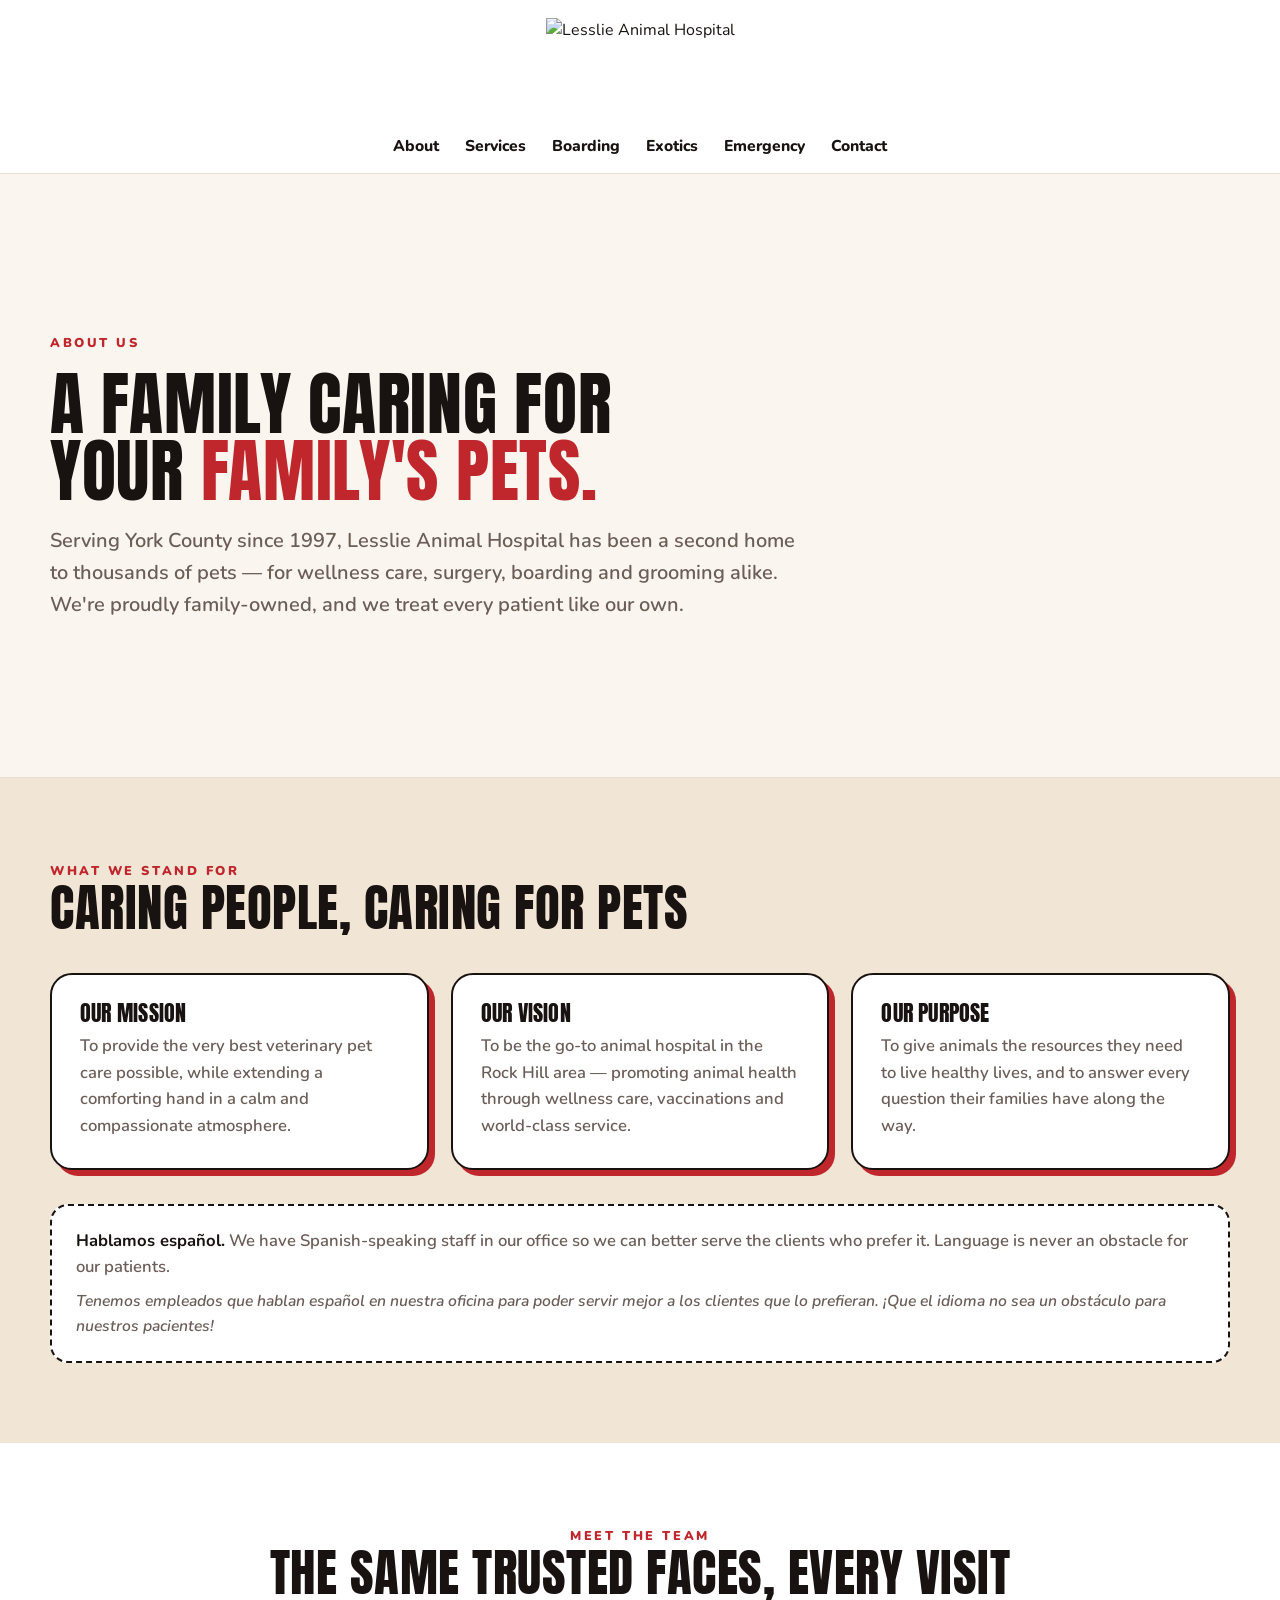
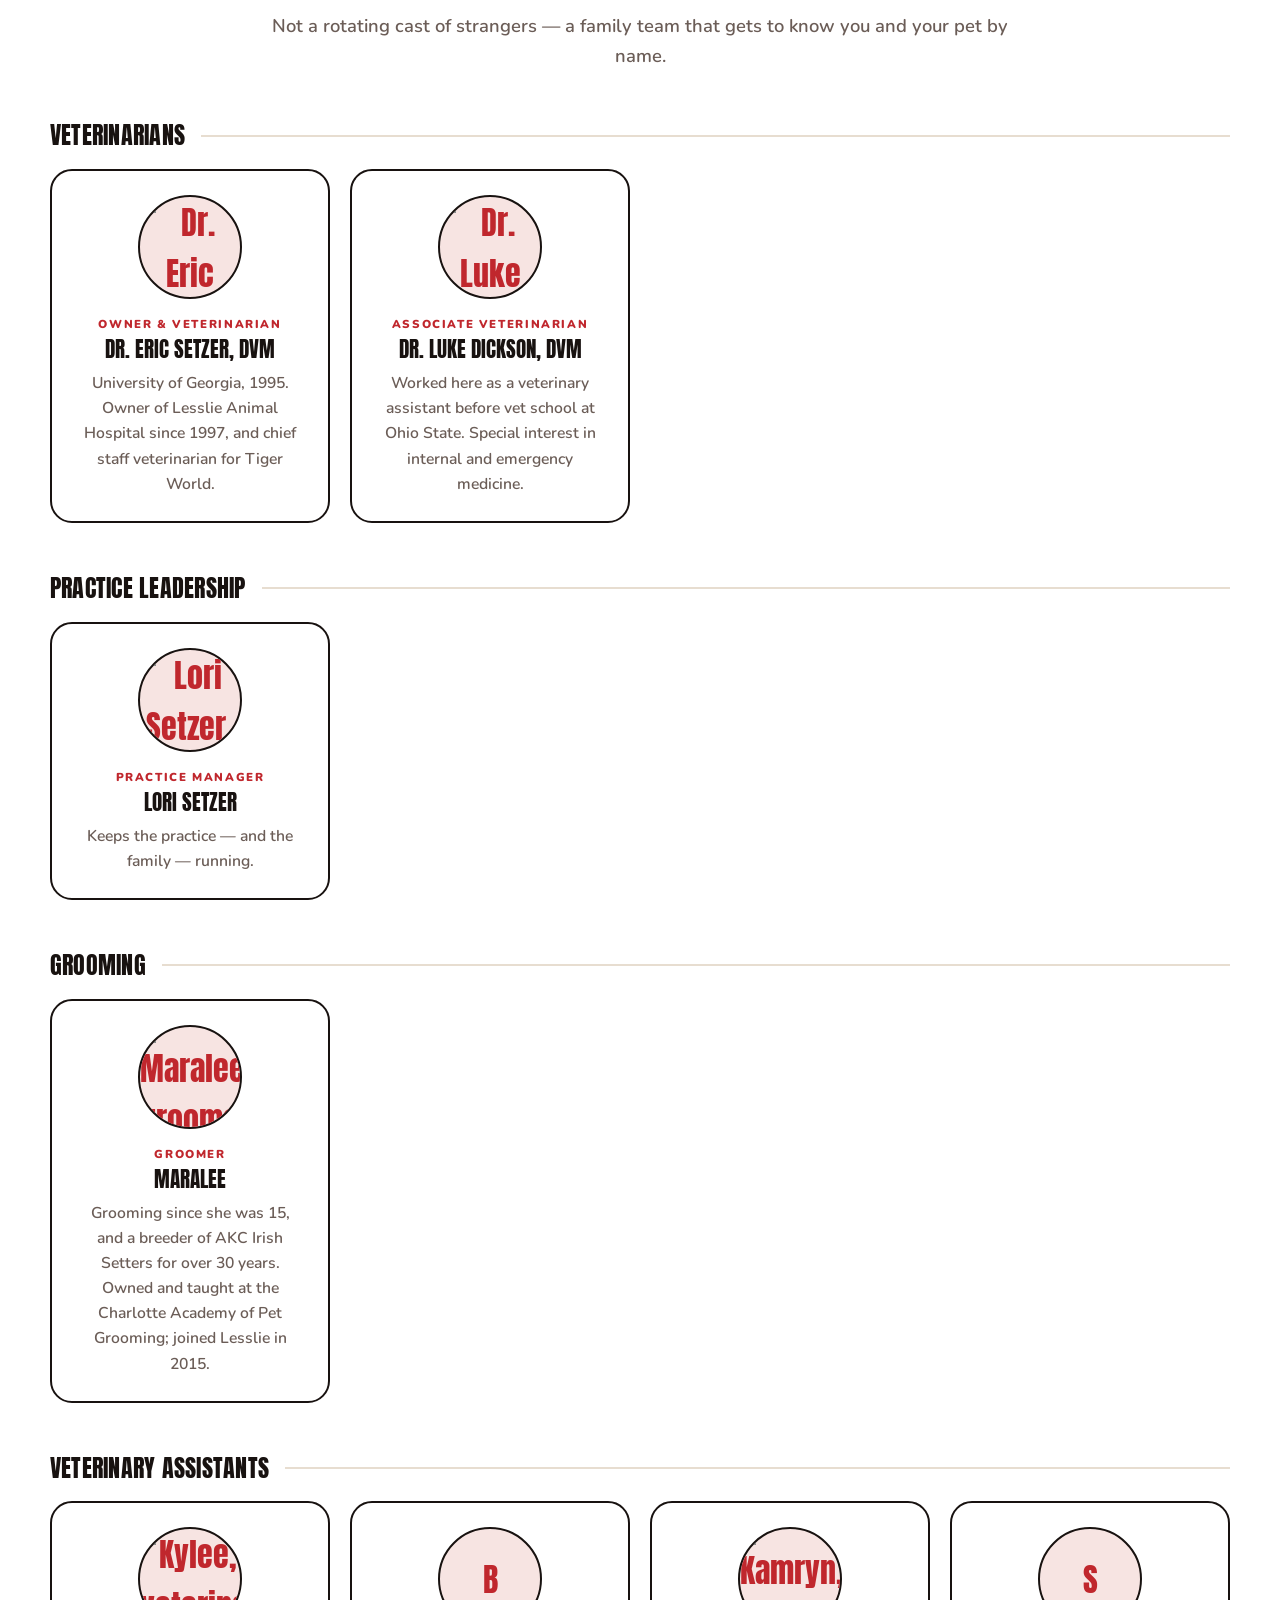
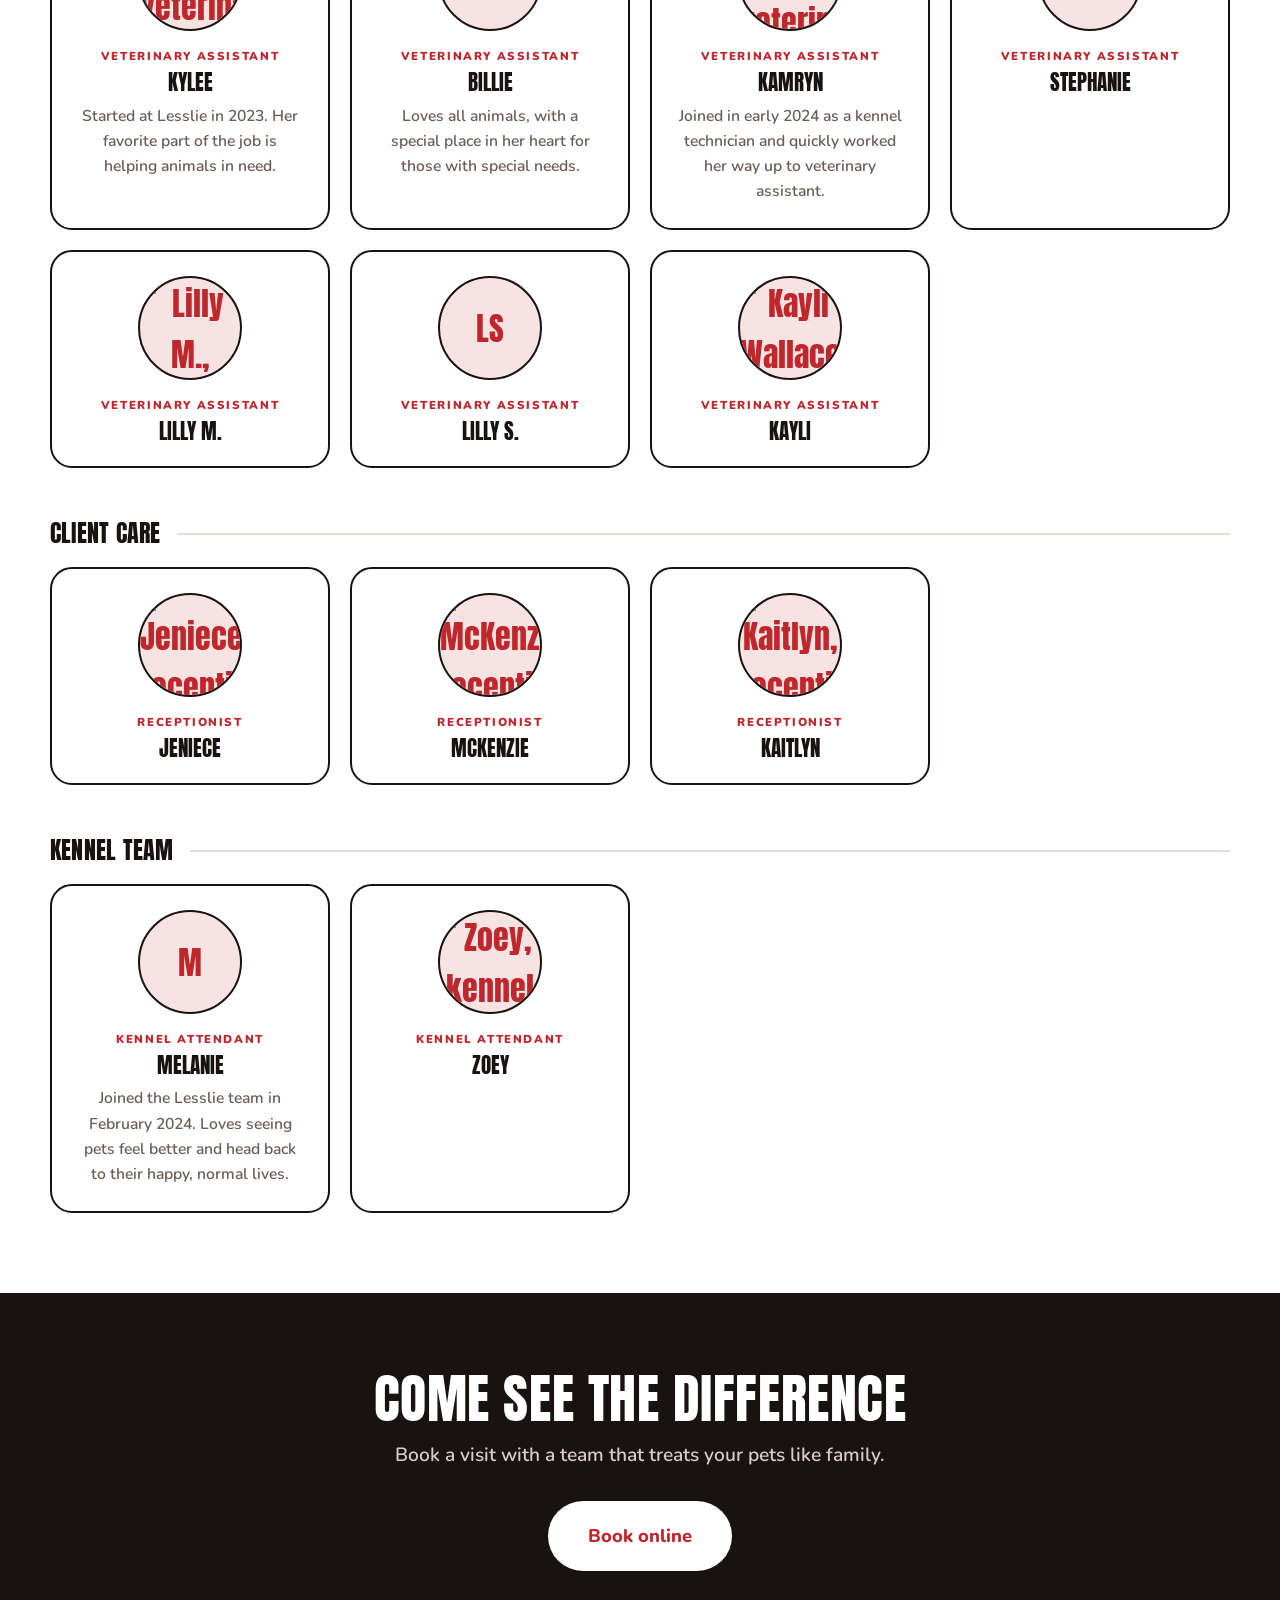
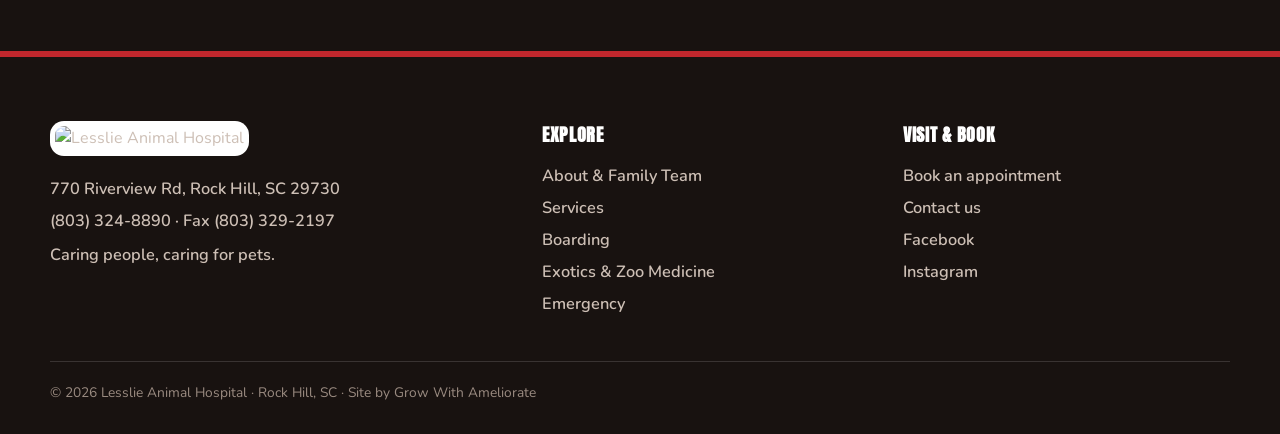
==== commit 74dbd574: "Drop in the staff headshots and add Kaitlyn Co-Authored-By: Claude Opus 5 <noreply@anthropic.com> Cl" ====
--- a/about-us/index.html
+++ b/about-us/index.html
@@ -23,7 +23,7 @@
   .person{border:2px solid var(--ink);border-radius:22px;background:#fff;padding:24px;display:flex;flex-direction:column;align-items:center;text-align:center;transition:transform .12s, box-shadow .12s}
   .person:hover{transform:translateY(-4px);box-shadow:8px 10px 0 var(--ink)}
   .avatar{width:104px;height:104px;border-radius:50%;border:2px solid var(--ink);background:var(--rose);display:flex;align-items:center;justify-content:center;font-family:'Anton';font-size:2rem;color:var(--red);overflow:hidden;flex:0 0 auto}
-  .avatar img{width:100%;height:100%;object-fit:cover}
+  .avatar img{width:100%;height:100%;object-fit:cover;display:block}
   .person .role{margin-top:16px;font-weight:900;font-size:.72rem;letter-spacing:.14em;text-transform:uppercase;color:var(--red)}
   .person h4{font-family:'Anton';font-weight:400;text-transform:uppercase;font-size:1.3rem;margin-top:6px;line-height:1.05}
   .person p{color:var(--muted);font-weight:600;font-size:.98rem;margin-top:10px}
@@ -89,13 +89,13 @@
       <div class="ghead"><h3>Veterinarians</h3><span class="rule"></span></div>
       <div class="tgrid">
         <div class="person">
-          <div class="avatar">ES</div>
+          <div class="avatar"><img src="https://storage.googleapis.com/lesslie-animal-hospital/dr-setzer.jpg" alt="Dr. Eric Setzer, owner and veterinarian at Lesslie Animal Hospital" loading="lazy" width="104" height="104"></div>
           <div class="role">Owner &amp; Veterinarian</div>
           <h4>Dr. Eric Setzer, DVM</h4>
           <p>University of Georgia, 1995. Owner of Lesslie Animal Hospital since 1997, and chief staff veterinarian for Tiger World.</p>
         </div>
         <div class="person">
-          <div class="avatar">LD</div>
+          <div class="avatar"><img src="https://storage.googleapis.com/lesslie-animal-hospital/dr-dickson.jpg" alt="Dr. Luke Dickson, associate veterinarian at Lesslie Animal Hospital" loading="lazy" width="104" height="104"></div>
           <div class="role">Associate Veterinarian</div>
           <h4>Dr. Luke Dickson, DVM</h4>
           <p>Worked here as a veterinary assistant before vet school at Ohio State. Special interest in internal and emergency medicine.</p>
@@ -107,7 +107,7 @@
       <div class="ghead"><h3>Practice Leadership</h3><span class="rule"></span></div>
       <div class="tgrid">
         <div class="person">
-          <div class="avatar">LS</div>
+          <div class="avatar"><img src="https://storage.googleapis.com/lesslie-animal-hospital/lori.jpg" alt="Lori Setzer, practice manager at Lesslie Animal Hospital" loading="lazy" width="104" height="104"></div>
           <div class="role">Practice Manager</div>
           <h4>Lori Setzer</h4>
           <p>Keeps the practice — and the family — running.</p>
@@ -119,7 +119,7 @@
       <div class="ghead"><h3>Grooming</h3><span class="rule"></span></div>
       <div class="tgrid">
         <div class="person">
-          <div class="avatar">M</div>
+          <div class="avatar"><img src="https://storage.googleapis.com/lesslie-animal-hospital/maralee.jpg" alt="Maralee, groomer at Lesslie Animal Hospital" loading="lazy" width="104" height="104"></div>
           <div class="role">Groomer</div>
           <h4>Maralee</h4>
           <p>Grooming since she was 15, and a breeder of AKC Irish Setters for over 30 years. Owned and taught at the Charlotte Academy of Pet Grooming; joined Lesslie in 2015.</p>
@@ -131,7 +131,7 @@
       <div class="ghead"><h3>Veterinary Assistants</h3><span class="rule"></span></div>
       <div class="tgrid">
         <div class="person">
-          <div class="avatar">K</div>
+          <div class="avatar"><img src="https://storage.googleapis.com/lesslie-animal-hospital/kylee.jpg" alt="Kylee, veterinary assistant at Lesslie Animal Hospital" loading="lazy" width="104" height="104"></div>
           <div class="role">Veterinary Assistant</div>
           <h4>Kylee</h4>
           <p>Started at Lesslie in 2023. Her favorite part of the job is helping animals in need.</p>
@@ -143,7 +143,7 @@
           <p>Loves all animals, with a special place in her heart for those with special needs.</p>
         </div>
         <div class="person">
-          <div class="avatar">K</div>
+          <div class="avatar"><img src="https://storage.googleapis.com/lesslie-animal-hospital/kam.jpg" alt="Kamryn, veterinary assistant at Lesslie Animal Hospital" loading="lazy" width="104" height="104"></div>
           <div class="role">Veterinary Assistant</div>
           <h4>Kamryn</h4>
           <p>Joined in early 2024 as a kennel technician and quickly worked her way up to veterinary assistant.</p>
@@ -154,7 +154,7 @@
           <h4>Stephanie</h4>
         </div>
         <div class="person">
-          <div class="avatar">LM</div>
+          <div class="avatar"><img src="https://storage.googleapis.com/lesslie-animal-hospital/lilly-m.jpg" alt="Lilly M., veterinary assistant at Lesslie Animal Hospital" loading="lazy" width="104" height="104"></div>
           <div class="role">Veterinary Assistant</div>
           <h4>Lilly M.</h4>
         </div>
@@ -164,7 +164,7 @@
           <h4>Lilly S.</h4>
         </div>
         <div class="person">
-          <div class="avatar">KW</div>
+          <div class="avatar"><img src="https://storage.googleapis.com/lesslie-animal-hospital/kayli.jpg" alt="Kayli Wallace, veterinary assistant at Lesslie Animal Hospital" loading="lazy" width="104" height="104"></div>
           <div class="role">Veterinary Assistant</div>
           <h4>Kayli</h4>
         </div>
@@ -175,14 +175,19 @@
       <div class="ghead"><h3>Client Care</h3><span class="rule"></span></div>
       <div class="tgrid">
         <div class="person">
-          <div class="avatar">J</div>
+          <div class="avatar"><img src="https://storage.googleapis.com/lesslie-animal-hospital/jeniece.jpg" alt="Jeniece, receptionist at Lesslie Animal Hospital" loading="lazy" width="104" height="104"></div>
           <div class="role">Receptionist</div>
           <h4>Jeniece</h4>
         </div>
         <div class="person">
-          <div class="avatar">MK</div>
+          <div class="avatar"><img src="https://storage.googleapis.com/lesslie-animal-hospital/mckenzie.jpg" alt="McKenzie, receptionist at Lesslie Animal Hospital" loading="lazy" width="104" height="104"></div>
           <div class="role">Receptionist</div>
           <h4>McKenzie</h4>
+        </div>
+        <div class="person">
+          <div class="avatar"><img src="https://storage.googleapis.com/lesslie-animal-hospital/kaitlyn.jpg" alt="Kaitlyn, receptionist at Lesslie Animal Hospital" loading="lazy" width="104" height="104"></div>
+          <div class="role">Receptionist</div>
+          <h4>Kaitlyn</h4>
         </div>
       </div>
     </div>
@@ -197,7 +202,7 @@
           <p>Joined the Lesslie team in February 2024. Loves seeing pets feel better and head back to their happy, normal lives.</p>
         </div>
         <div class="person">
-          <div class="avatar">Z</div>
+          <div class="avatar"><img src="https://storage.googleapis.com/lesslie-animal-hospital/zoey.jpg" alt="Zoey, kennel attendant at Lesslie Animal Hospital" loading="lazy" width="104" height="104"></div>
           <div class="role">Kennel Attendant</div>
           <h4>Zoey</h4>
         </div>
@@ -235,7 +240,7 @@
         <h4>Visit &amp; Book</h4>
         <div class="frow"><a href="/book/">Book an appointment</a></div>
         <div class="frow"><a href="/contact/">Contact us</a></div>
-        <div class="frow"><a href="https://www.facebook.com/lesslieanimal/">Facebook</a></div>
+        <div class="frow"><a href="https://www.facebook.com/profile.php?id=61595788897448">Facebook</a></div>
         <div class="frow"><a href="https://www.instagram.com/lesslieanimalhospital/">Instagram</a></div>
       </div>
     </div>
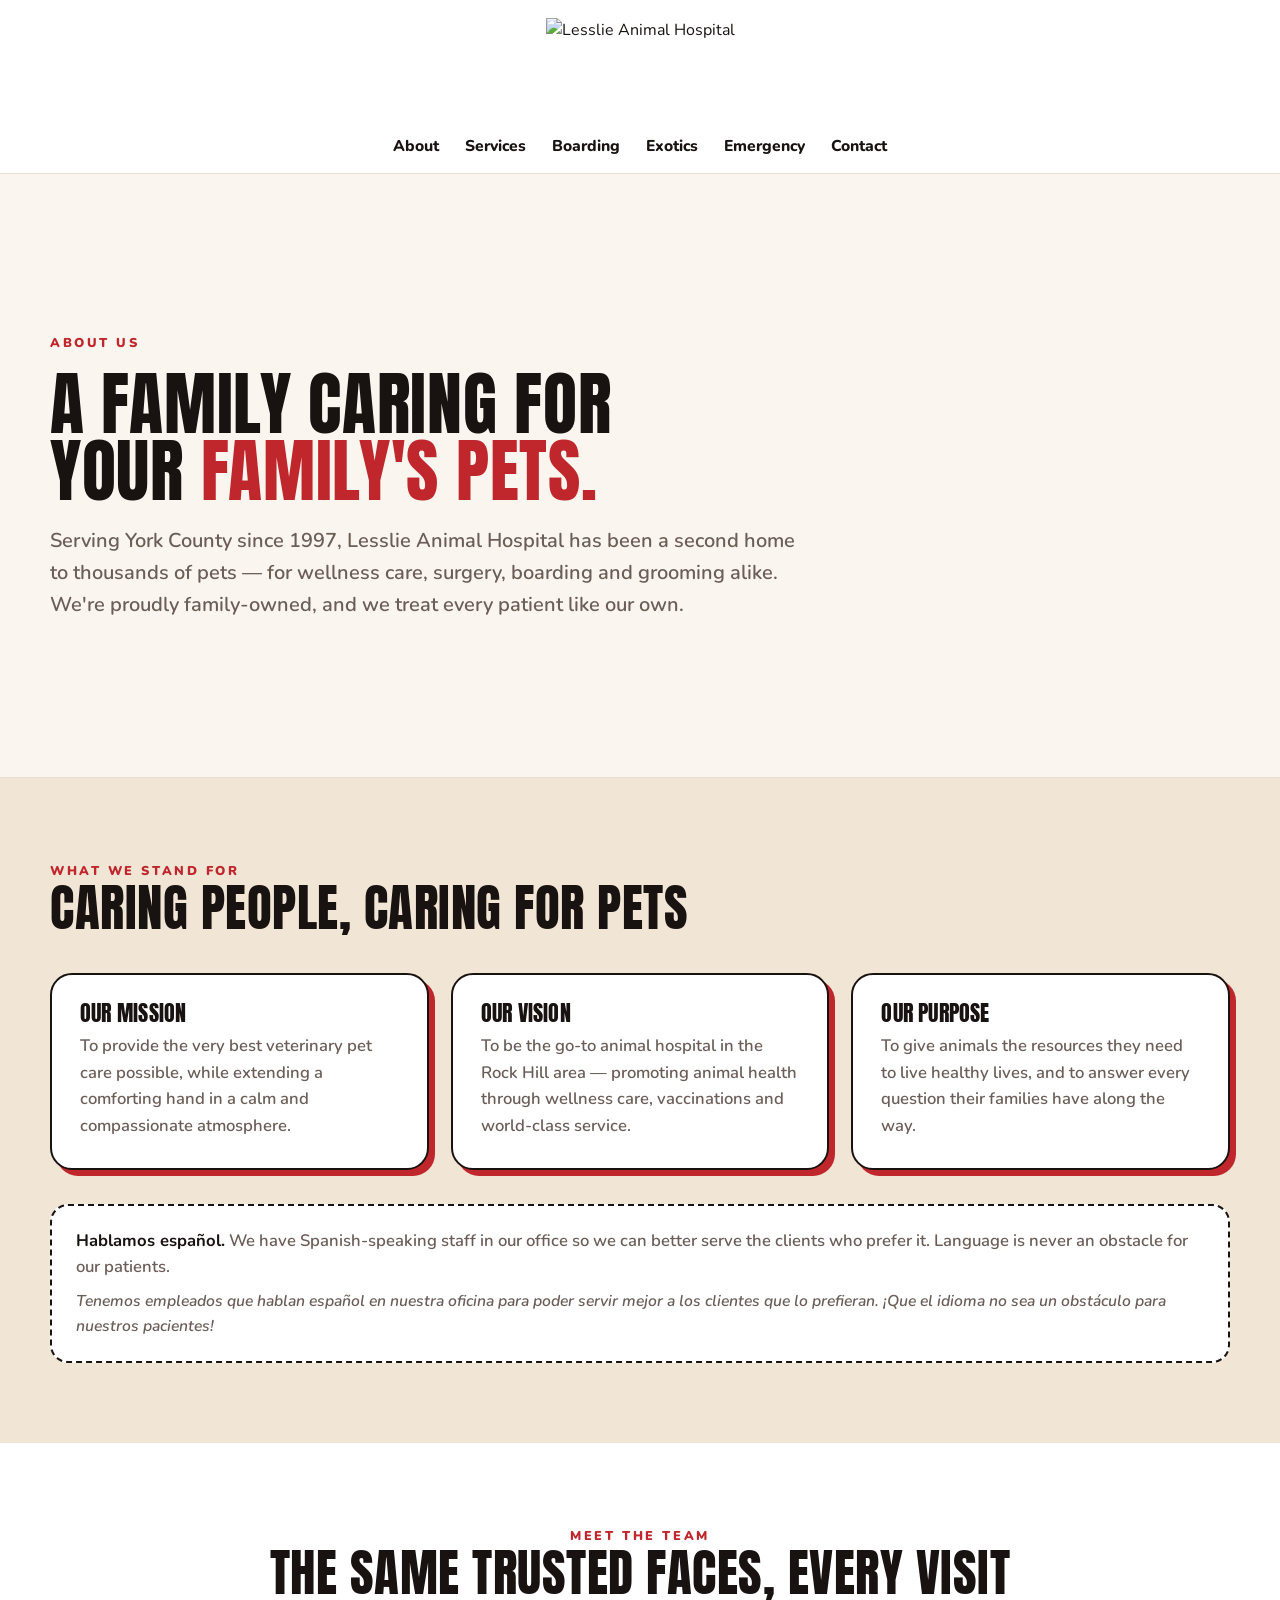
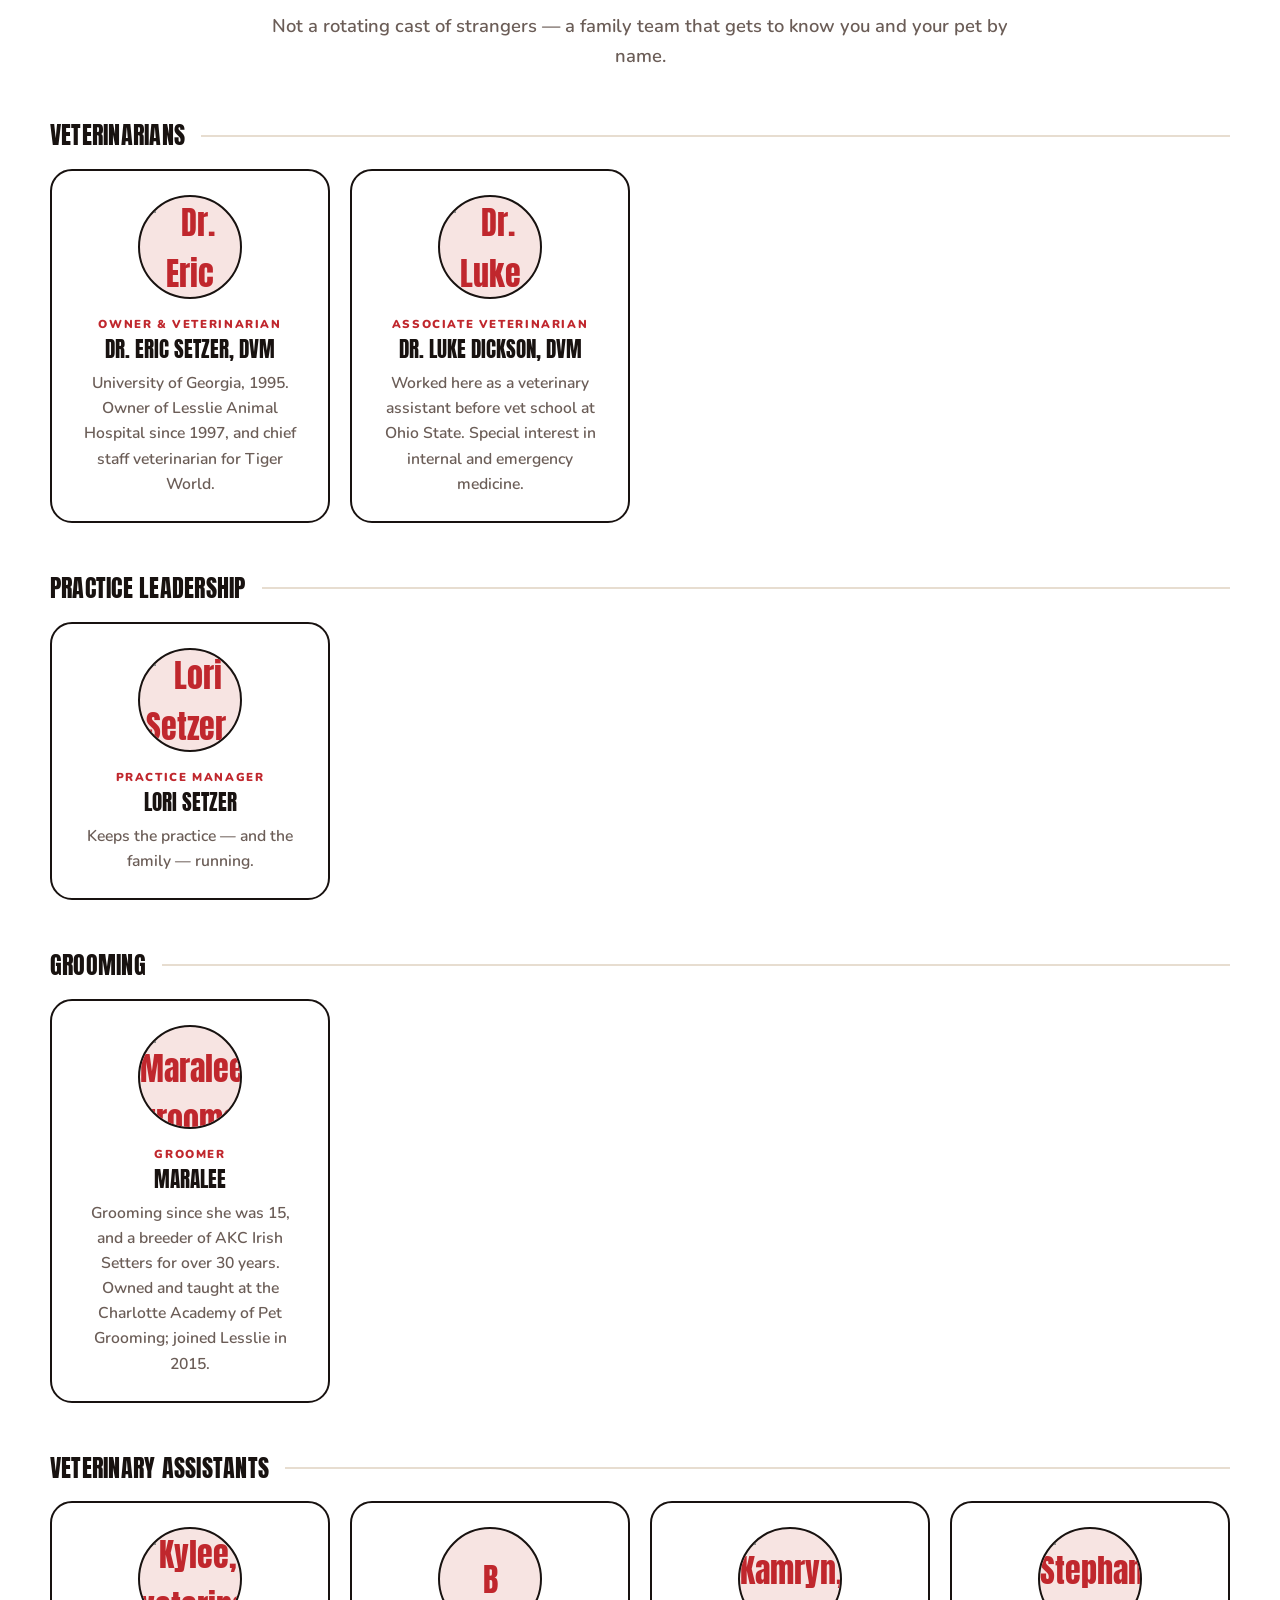
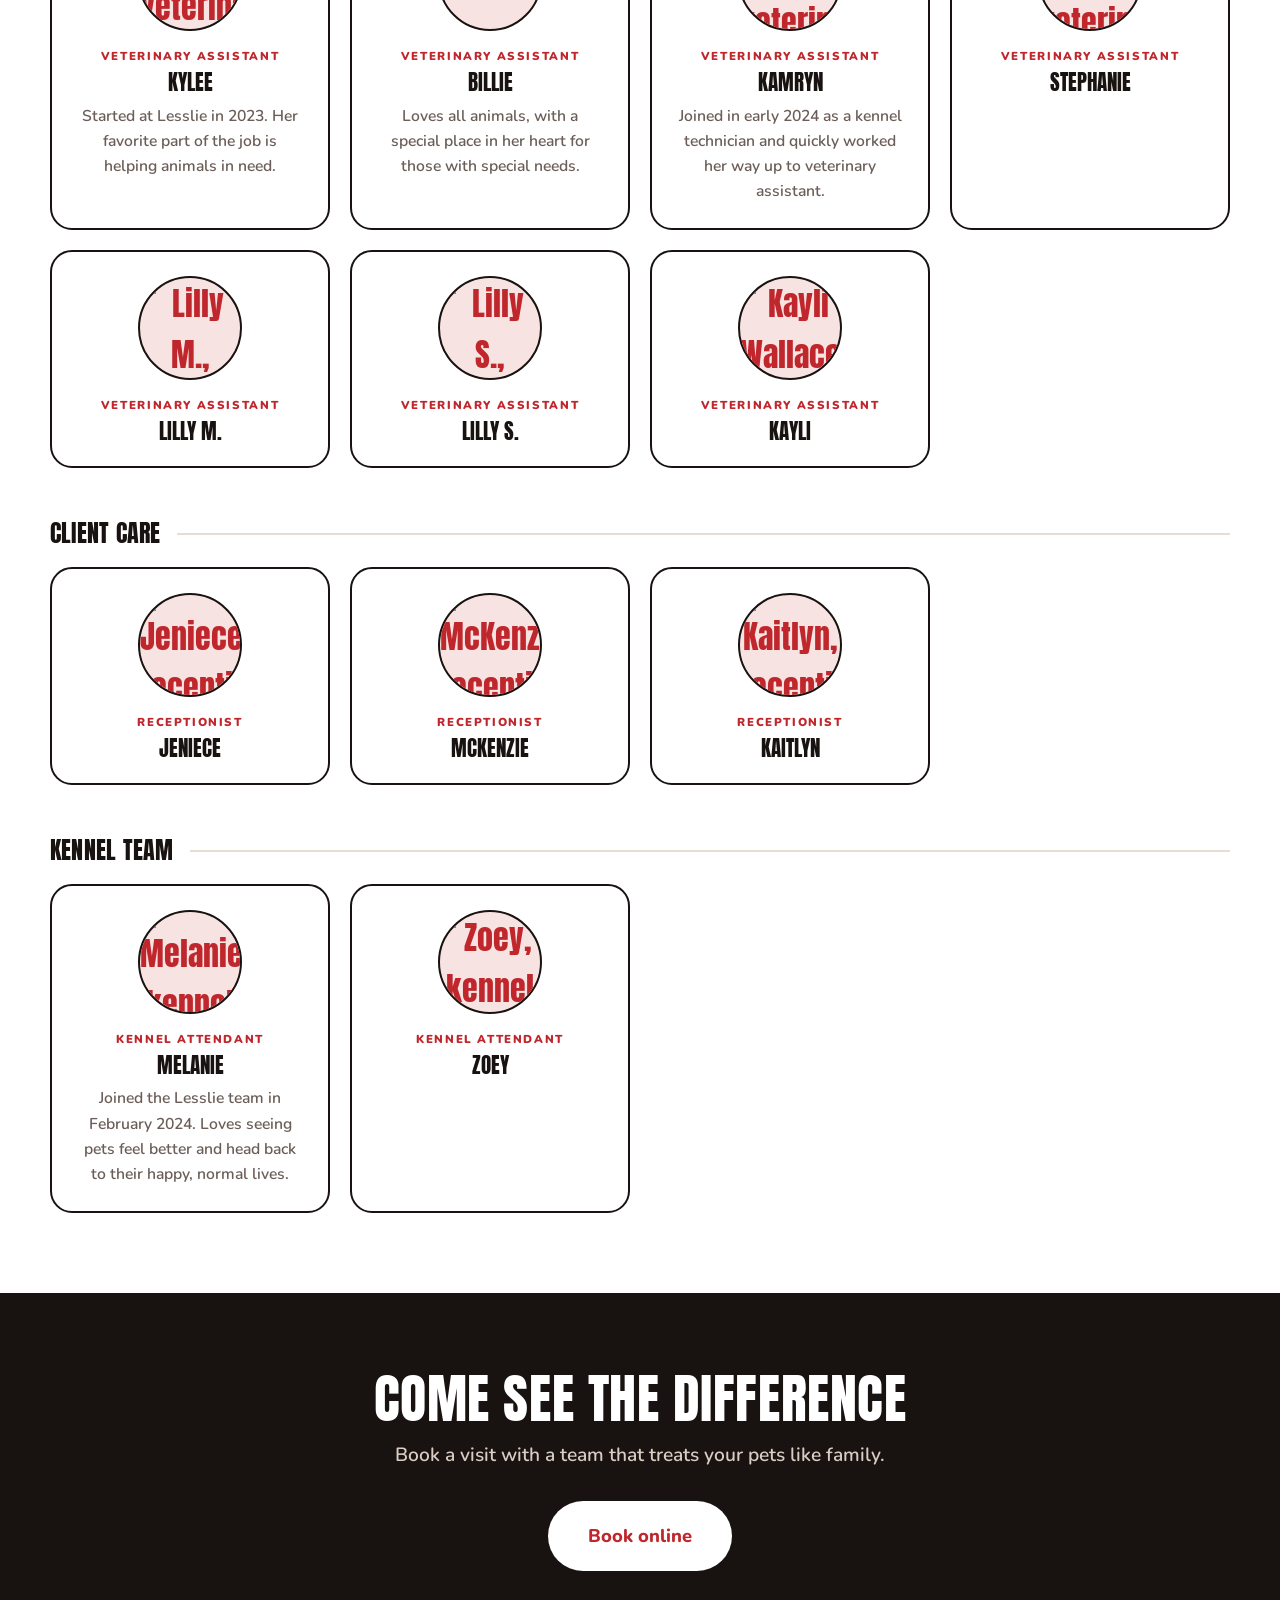
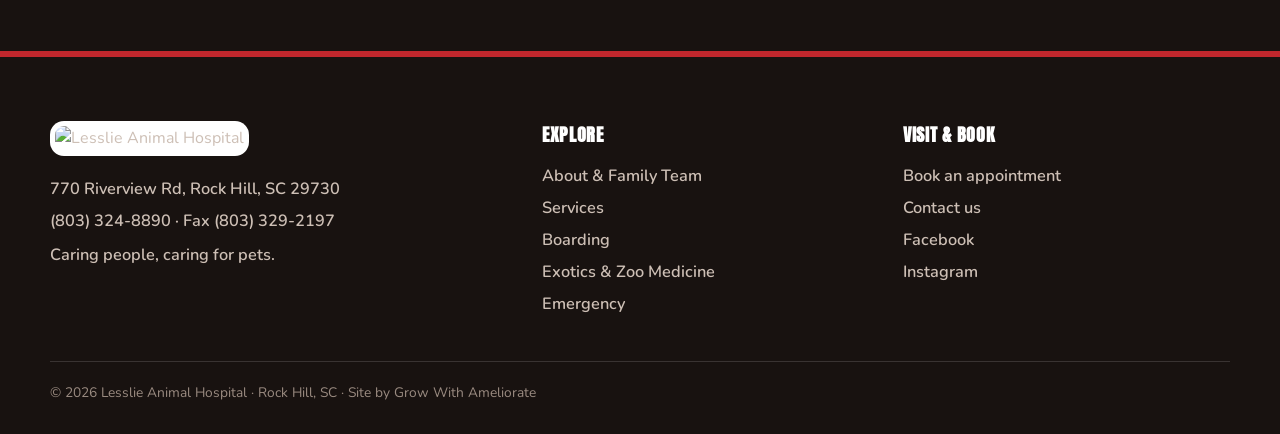
==== commit 2d6d0ab2: "About: add headshots for Stephanie, Lilly S. and Melanie Co-Authored-By: Claude Opus 5 <noreply@anth" ====
--- a/about-us/index.html
+++ b/about-us/index.html
@@ -149,7 +149,7 @@
           <p>Joined in early 2024 as a kennel technician and quickly worked her way up to veterinary assistant.</p>
         </div>
         <div class="person">
-          <div class="avatar">S</div>
+          <div class="avatar"><img src="https://storage.googleapis.com/lesslie-animal-hospital/stephanie.jpg" alt="Stephanie, veterinary assistant at Lesslie Animal Hospital" loading="lazy" width="104" height="104"></div>
           <div class="role">Veterinary Assistant</div>
           <h4>Stephanie</h4>
         </div>
@@ -159,7 +159,7 @@
           <h4>Lilly M.</h4>
         </div>
         <div class="person">
-          <div class="avatar">LS</div>
+          <div class="avatar"><img src="https://storage.googleapis.com/lesslie-animal-hospital/lilly-s.jpg" alt="Lilly S., veterinary assistant at Lesslie Animal Hospital" loading="lazy" width="104" height="104"></div>
           <div class="role">Veterinary Assistant</div>
           <h4>Lilly S.</h4>
         </div>
@@ -196,7 +196,7 @@
       <div class="ghead"><h3>Kennel Team</h3><span class="rule"></span></div>
       <div class="tgrid">
         <div class="person">
-          <div class="avatar">M</div>
+          <div class="avatar"><img src="https://storage.googleapis.com/lesslie-animal-hospital/melanie.jpg" alt="Melanie, kennel attendant at Lesslie Animal Hospital" loading="lazy" width="104" height="104"></div>
           <div class="role">Kennel Attendant</div>
           <h4>Melanie</h4>
           <p>Joined the Lesslie team in February 2024. Loves seeing pets feel better and head back to their happy, normal lives.</p>
